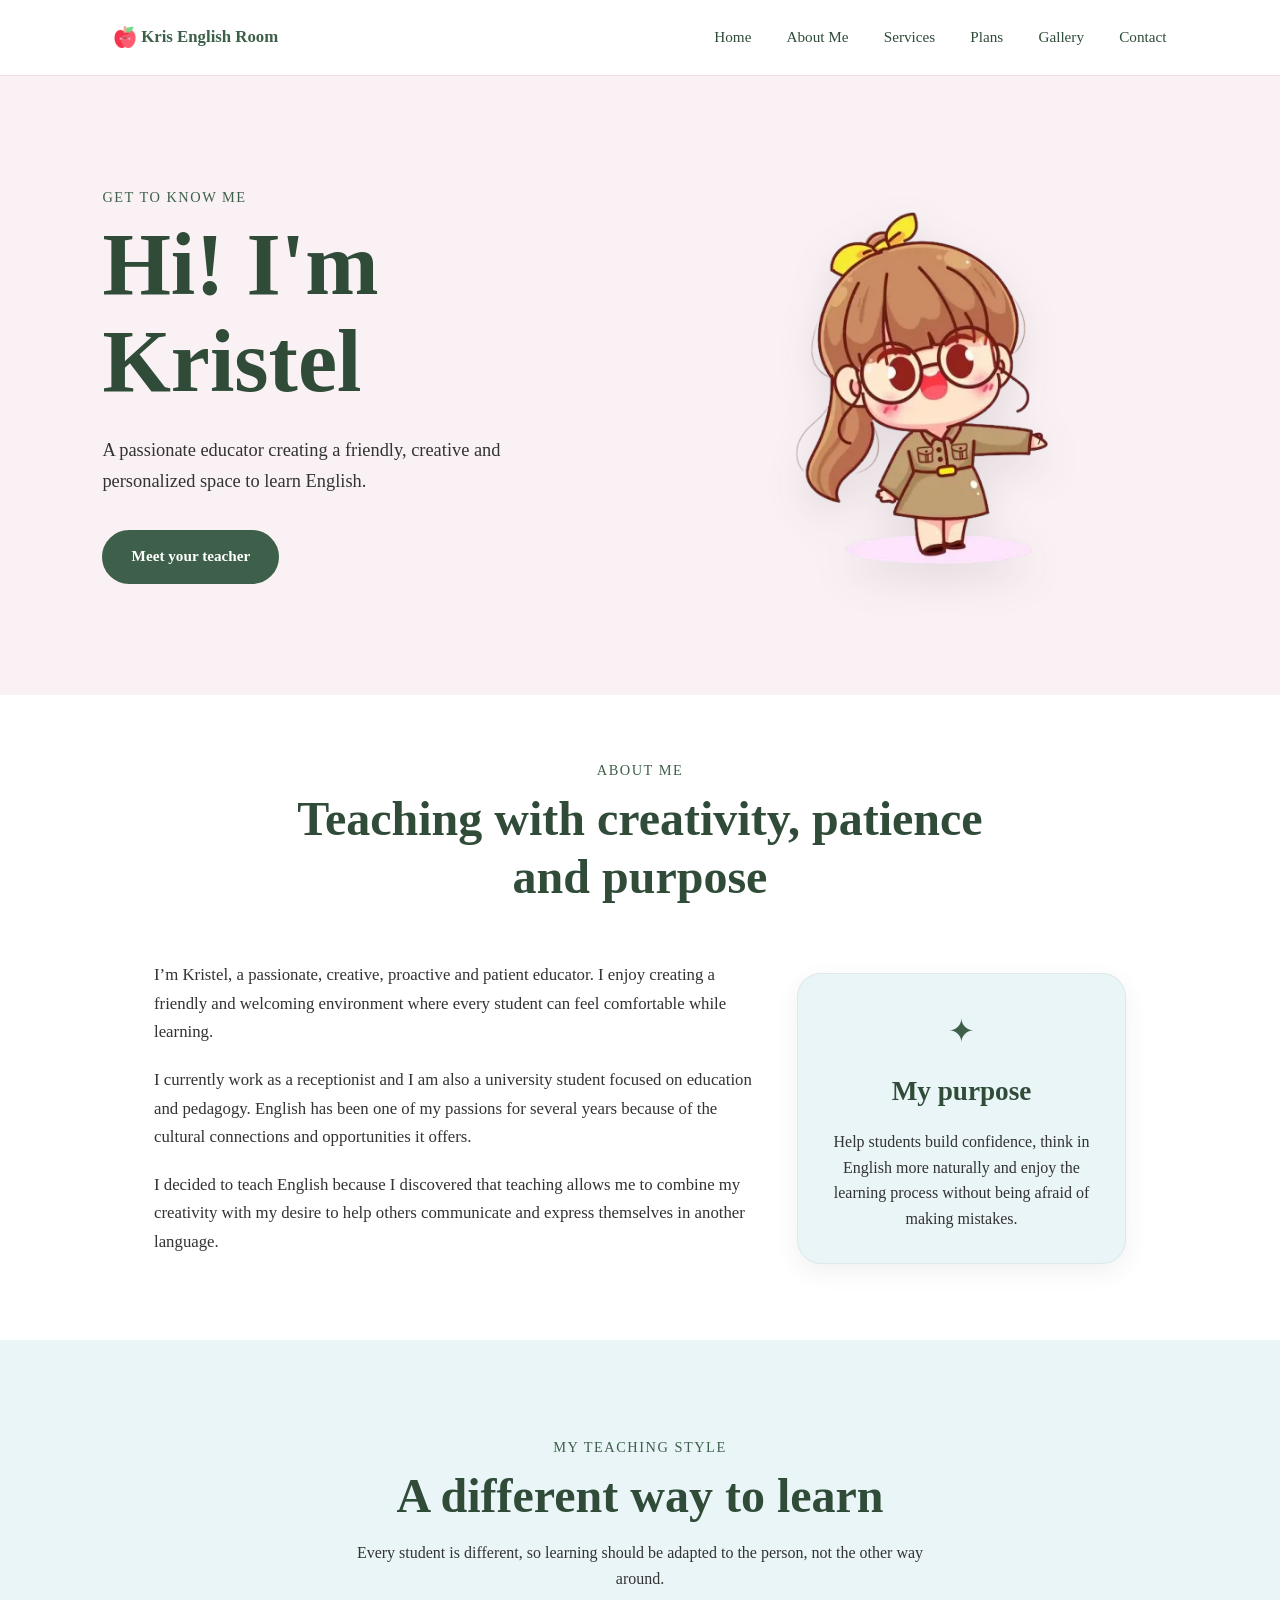
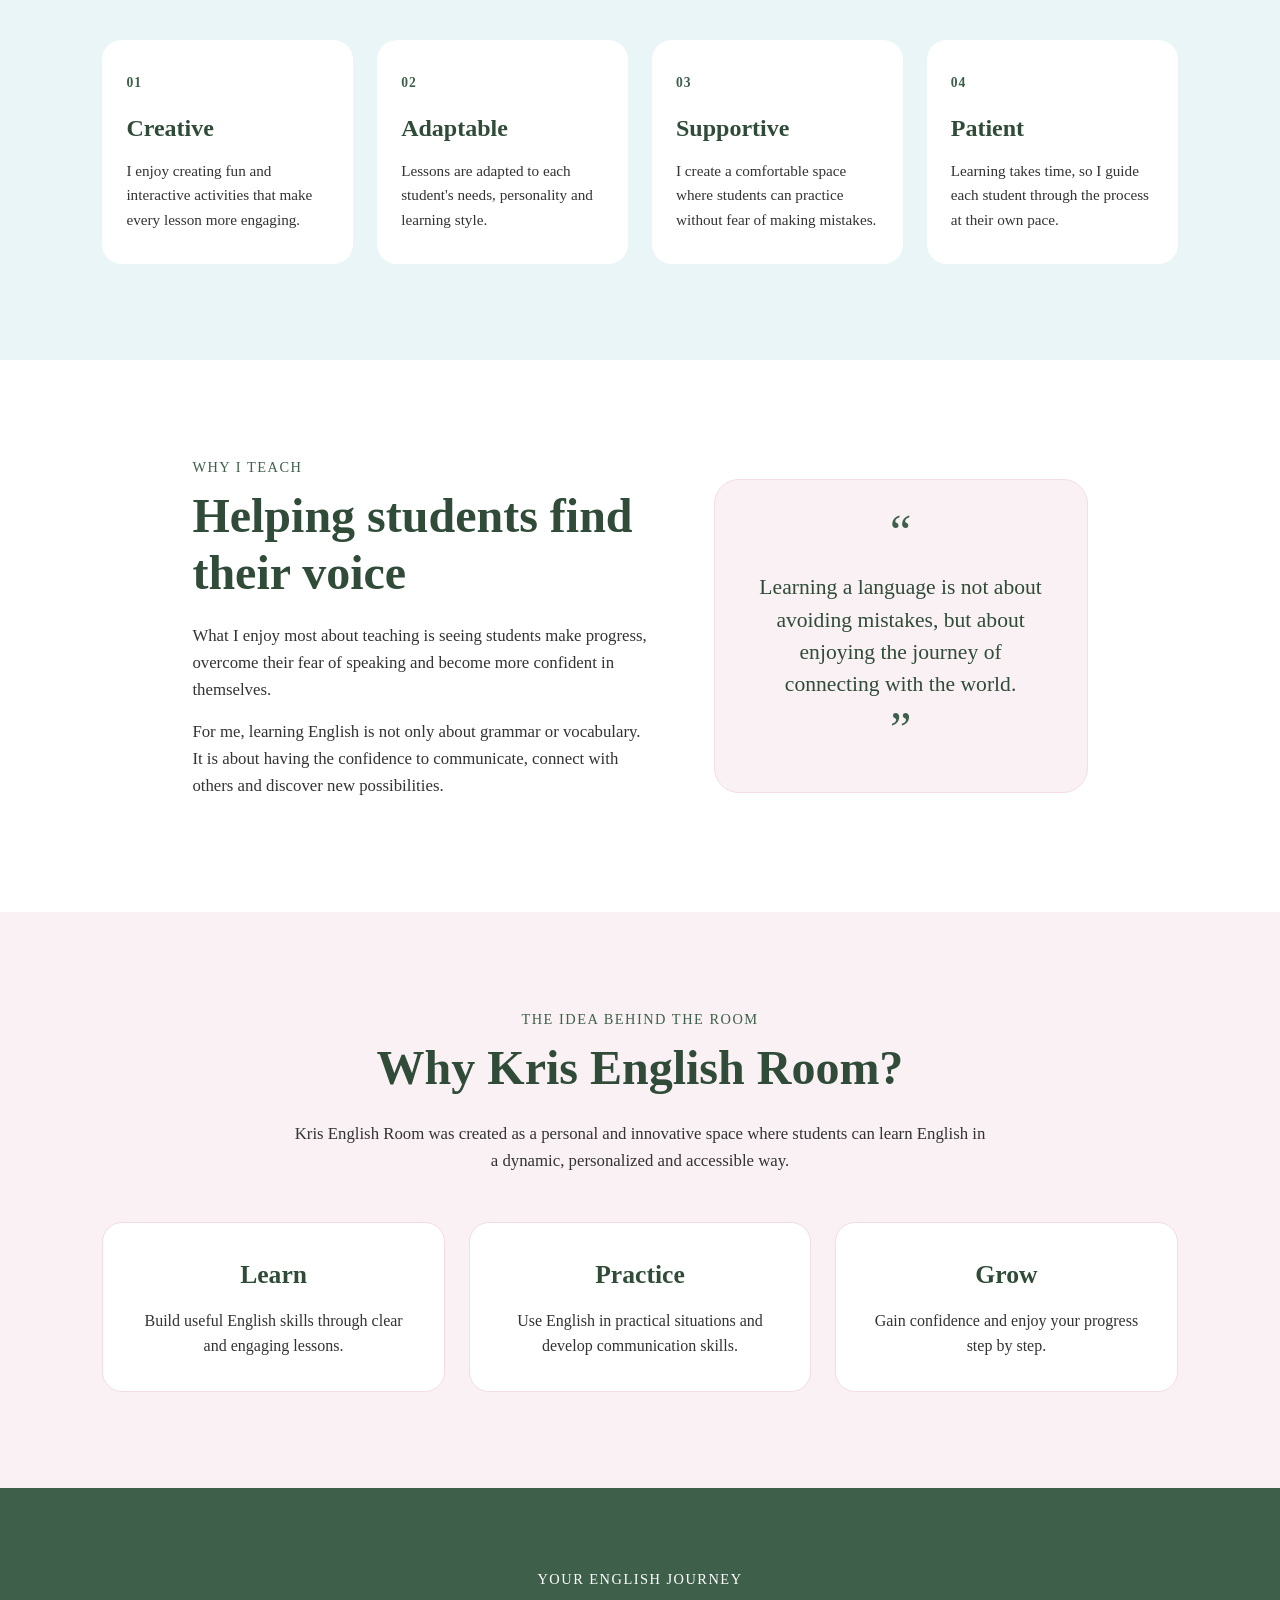
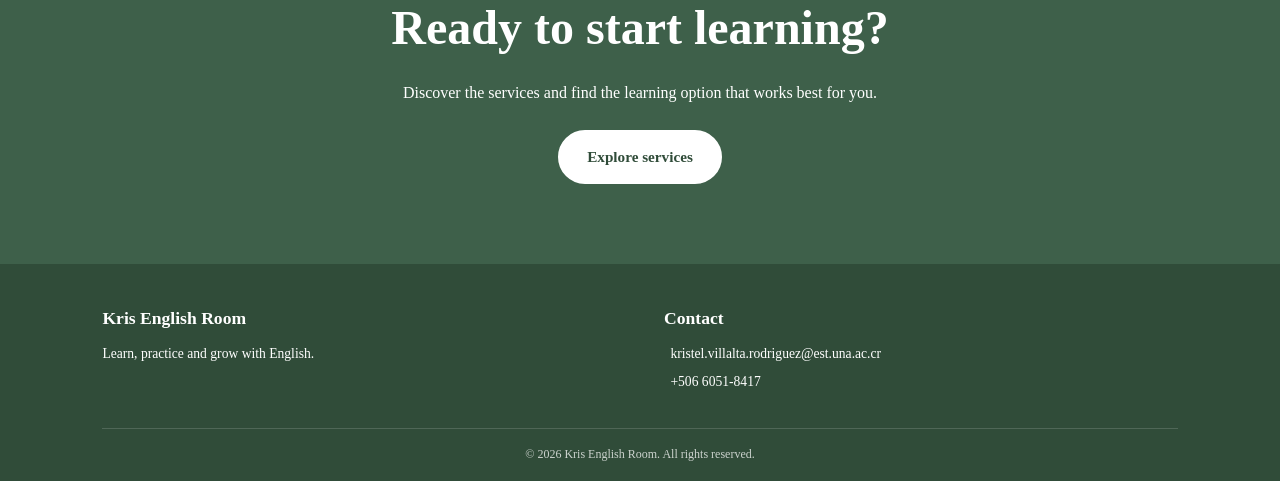
==== about-me.html @ ce9dbbe1 "Rename website pages to English" ====
<!DOCTYPE html>
<html lang="en">

<head>

    <meta charset="UTF-8">
    <meta name="viewport" content="width=device-width, initial-scale=1.0">

    <link rel="stylesheet" href="style.css">
    

    <link rel="apple-touch-icon" sizes="180x180" href="img/favicon_io/apple-touch-icon.png">
    <link rel="icon" type="image/png" sizes="32x32" href="img/favicon_io/favicon-32x32.png">
    <link rel="icon" type="image/png" sizes="16x16" href="img/favicon_io/favicon-16x16.png">
    <link rel="manifest" href="img/favicon_io/site.webmanifest">

    <title>About Me | Kris English Room</title>

</head>

<body>

<!-- HEADER -->
<header class="encabezado">
    <nav aria-label="Main navigation">

        <a class="logo" href="home.html">
            <img src="img/favicon_io/apple-touch-icon.png"
                 alt="Kris English Room logo">
            <span>Kris English Room</span>
        </a>

        <button
            class="menu-toggle"
            type="button"
            aria-label="Open navigation menu"
            aria-controls="menu-principal"
            aria-expanded="false">
            <span aria-hidden="true">☰</span>
        </button>

        <a href="home.html">Home</a>
        <a href="about-me.html" aria-current="page">About Me</a>
        <a href="services.html">Services</a>
        <a href="plans.html">Plans</a>
        <a href="gallery.html">Gallery</a>
        <a href="contact.html">Contact</a>

    </nav>
</header>

    <!-- MAIN -->

    <main>

        <!-- INTRO -->

        <section class="about-hero">

            <article class="about-hero-contenido">

                <p class="seccion-subtitulo">
                    GET TO KNOW ME
                </p>

                <h1>
                    Hi! I'm Kristel
                </h1>

                <p>
                    A passionate educator creating a friendly,
                    creative and personalized space to learn English.
                </p>

                <a class="hero-boton" href="#sobre-mi">
                    Meet your teacher
                </a>

            </article>

            <figure class="about-hero-imagen">

                <img src="img/imghero.webp"
                     alt="Kristel holding her university diploma">

            </figure>

        </section>


        <!-- ABOUT KRISTEL -->

        <section class="sobre-mi" id="sobre-mi">

            <header class="sobre-mi-intro">

                <p class="seccion-subtitulo">
                    ABOUT ME
                </p>

                <h2>
                    Teaching with creativity, patience and purpose
                </h2>

            </header>

            <section class="sobre-mi-grid">

                <article class="sobre-mi-texto">

                    <p>
                        I’m Kristel, a passionate, creative, proactive
                        and patient educator. I enjoy creating a friendly
                        and welcoming environment where every student
                        can feel comfortable while learning.
                    </p>

                    <p>
                        I currently work as a receptionist and I am also
                        a university student focused on education and
                        pedagogy. English has been one of my passions
                        for several years because of the cultural
                        connections and opportunities it offers.
                    </p>

                    <p>
                        I decided to teach English because I discovered
                        that teaching allows me to combine my creativity
                        with my desire to help others communicate and
                        express themselves in another language.
                    </p>

                </article>

                <aside class="sobre-mi-destacado">

                    <span class="destacado-icono">
                        ✦
                    </span>

                    <h3>
                        My purpose
                    </h3>

                    <p>
                        Help students build confidence, think in English
                        more naturally and enjoy the learning process
                        without being afraid of making mistakes.
                    </p>

                </aside>

            </section>

        </section>


        <!-- TEACHER QUALITIES -->

        <section class="cualidades">

            <header>

                <p class="seccion-subtitulo">
                    MY TEACHING STYLE
                </p>

                <h2>
                    A different way to learn
                </h2>

                <p>
                    Every student is different, so learning should be
                    adapted to the person, not the other way around.
                </p>

            </header>

            <section class="cualidades-grid">

                <article class="cualidad">

                    <span class="cualidad-numero">
                        01
                    </span>

                    <h3>
                        Creative
                    </h3>

                    <p>
                        I enjoy creating fun and interactive activities
                        that make every lesson more engaging.
                    </p>

                </article>

                <article class="cualidad">

                    <span class="cualidad-numero">
                        02
                    </span>

                    <h3>
                        Adaptable
                    </h3>

                    <p>
                        Lessons are adapted to each student's needs,
                        personality and learning style.
                    </p>

                </article>

                <article class="cualidad">

                    <span class="cualidad-numero">
                        03
                    </span>

                    <h3>
                        Supportive
                    </h3>

                    <p>
                        I create a comfortable space where students
                        can practice without fear of making mistakes.
                    </p>

                </article>

                <article class="cualidad">

                    <span class="cualidad-numero">
                        04
                    </span>

                    <h3>
                        Patient
                    </h3>

                    <p>
                        Learning takes time, so I guide each student
                        through the process at their own pace.
                    </p>

                </article>

            </section>

        </section>


        <!-- WHY TEACHING -->

        <section class="por-que-enseno">

            <article>

                <p class="seccion-subtitulo">
                    WHY I TEACH
                </p>

                <h2>
                    Helping students find their voice
                </h2>

                <p>
                    What I enjoy most about teaching is seeing students
                    make progress, overcome their fear of speaking and
                    become more confident in themselves.
                </p>

                <p>
                    For me, learning English is not only about grammar
                    or vocabulary. It is about having the confidence to
                    communicate, connect with others and discover new
                    possibilities.
                </p>

            </article>

            <aside class="por-que-frase">

                <span>
                    “
                </span>

                <p>
                    Learning a language is not about avoiding mistakes,
                    but about enjoying the journey of connecting with
                    the world.
                </p>

                <span>
                    ”
                </span>

            </aside>

        </section>


        <!-- KRIS ENGLISH ROOM -->

        <section class="kris-room">

            <header>

                <p class="seccion-subtitulo">
                    THE IDEA BEHIND THE ROOM
                </p>

                <h2>
                    Why Kris English Room?
                </h2>

            </header>

            <p>
                Kris English Room was created as a personal and
                innovative space where students can learn English
                in a dynamic, personalized and accessible way.
            </p>

            <section class="kris-room-puntos">

                <article>

                    <h3>
                        Learn
                    </h3>

                    <p>
                        Build useful English skills through clear
                        and engaging lessons.
                    </p>

                </article>

                <article>

                    <h3>
                        Practice
                    </h3>

                    <p>
                        Use English in practical situations and
                        develop communication skills.
                    </p>

                </article>

                <article>

                    <h3>
                        Grow
                    </h3>

                    <p>
                        Gain confidence and enjoy your progress
                        step by step.
                    </p>

                </article>

            </section>

        </section>


        <!-- CALL TO ACTION -->

        <section class="llamada-accion">

            <header>

                <p class="seccion-subtitulo">
                    YOUR ENGLISH JOURNEY
                </p>

                <h2>
                    Ready to start learning?
                </h2>

            </header>

            <p>
                Discover the services and find the learning option
                that works best for you.
            </p>

            <a class="hero-boton" href="servicios.html">
                Explore services
            </a>

        </section>

    </main>


    <!-- BACK TO TOP -->

    <button id="back-to-top" aria-label="Back to top">
        ↑
    </button>


     <!-- FOOTER -->

 <footer>
    <section class="footer-contenido">

        <section class="footer-columna">
            <h3>Kris English Room</h3>
            <p>Learn, practice and grow with English.</p>
        </section>

        <section class="footer-columna">
            <h3>Contact</h3>

            <p>
                <i class="fa-solid fa-envelope"></i>
                <a href="mailto:kristel.villalta.rodriguez@est.una.ac.cr">
                    kristel.villalta.rodriguez@est.una.ac.cr
                </a>
            </p>

            <p>
                <i class="fa-solid fa-phone"></i>
                <a href="tel:+50660518417">
                    +506 6051-8417
                </a>
            </p>
        </section>

    </section>

    <p class="footer-derechos">
        &copy; <span id="footer-year"></span> Kris English Room.
        All rights reserved.
    </p>
</footer>
    <script src="script.js"></script>

</body>

</html>
---- style.css ----
/* =========================================
   COSAS EN COMÚN
========================================= */
/* =========================================
   VARIABLES
========================================= */
:root {
  --verde-palo: #3e604a;
  --verde-oscuro: #304c39;
  --rosado-palo: #f4dce4;
  --rosado-suave: #faf1f4;
  --celeste-claro: #eaf5f8;
  --blanco: #ffffff;
  --texto: #333333;
  --fuente-titulo: "Times New Roman", serif;
  --fuente-texto: "Times New Roman", serif;
  --ancho-maximo: 1100px;
}
/* =========================================
   CONFIGURACIÓN GENERAL
========================================= */
* {
  margin: 0;
  padding: 0;
  box-sizing: border-box;
}
html {
  scroll-behavior: smooth;
}
body {
  font-family: var(--fuente-texto);
  background-color: var(--blanco);
  color: var(--texto);
  line-height: 1.6;
}
img {
  max-width: 100%;
  display: block;
}
/* =========================================
   HEADER Y NAVEGACIÓN
========================================= */
.encabezado {
  position: fixed;
  top: 0;
  left: 0;
  width: 100%;
  z-index: 100;
  background-color: var(--blanco);
  padding: 1rem 8%;
  border-bottom: 1px solid var(--rosado-palo);
}
.encabezado nav {
  max-width: var(--ancho-maximo);
  margin: 0 auto;
  display: flex;
  align-items: center;
  justify-content: flex-end;
  gap: 0.8rem;
  flex-wrap: wrap;
}
.encabezado nav > a {
  color: var(--verde-oscuro);
  text-decoration: none;
  font-size: 0.95rem;
  padding: 0.5rem 0.7rem;
}
.encabezado nav > a:focus-visible {
  outline: 2px solid var(--verde-palo);
  outline-offset: 3px;
}
.encabezado nav > a:not(.logo) {
  display: inline-block;
  transition:
    color 0.3s ease,
    transform 0.3s ease;
}
.encabezado nav > a:not(.logo):hover {
  color: var(--verde-palo);
  transform: translateY(-4px);
}
.encabezado nav .logo {
  display: flex;
  align-items: center;
  gap: 0.35rem;
  margin-right: auto;
  color: var(--verde-palo);
  font-family: var(--fuente-titulo);
  font-size: 1.05rem;
  font-weight: bold;
  text-decoration: none;
  white-space: nowrap;
  transition:
    color 0.3s ease,
    transform 0.3s ease;
}
.encabezado nav .logo:hover {
  color: var(--verde-oscuro);
  transform: translateY(-2px);
}
.encabezado nav .logo img {
  width: 22px;
  height: 22px;
  object-fit: contain;
  flex-shrink: 0;
}
.encabezado nav .logo span {
  display: inline-block;
  white-space: nowrap;
}
/* =========================================
   ESPACIO PARA EL HEADER FIJO
========================================= */
main {
  padding-top: 75px;
}
/* =========================================
   TEXTOS Y TÍTULOS COMUNES
========================================= */
.seccion-subtitulo {
  color: var(--verde-palo);
  font-size: 0.9rem;
  letter-spacing: 1.5px;
  margin-bottom: 0.5rem;
}
section h2 {
  color: var(--verde-oscuro);
  font-family: var(--fuente-titulo);
  font-size: clamp(2rem, 4vw, 3rem);
  line-height: 1.2;
}
/* =========================================
   BOTÓN PRINCIPAL
========================================= */
.hero-boton {
  display: inline-block;
  background-color: var(--verde-palo);
  color: var(--blanco);
  padding: 0.8rem 1.7rem;
  border: 2px solid var(--verde-palo);
  border-radius: 30px;
  text-decoration: none;
  font-family: var(--fuente-texto);
  font-size: 0.95rem;
  font-weight: bold;
  cursor: pointer;
  transition:
    background-color 0.3s ease,
    color 0.3s ease,
    transform 0.3s ease;
}
.hero-boton:hover {
  background-color: var(--verde-oscuro);
  border-color: var(--verde-oscuro);
  color: var(--blanco);
  transform: translateY(-2px);
}
.hero-boton:focus-visible {
  outline: 2px solid var(--verde-oscuro);
  outline-offset: 3px;
}
/* =========================================
   BOTÓN SECUNDARIO
========================================= */
.boton-secundario {
  display: inline-block;
  margin-top: 1.5rem;
  background-color: var(--blanco);
  color: var(--verde-oscuro);
  border: 2px solid var(--verde-palo);
  border-radius: 30px;
  padding: 0.8rem 1.6rem;
  text-decoration: none;
  font-family: var(--fuente-texto);
  font-size: 1rem;
  font-weight: bold;
  cursor: pointer;
  transition:
    background-color 0.3s ease,
    color 0.3s ease,
    transform 0.3s ease;
}
.boton-secundario:hover {
  background-color: var(--verde-palo);
  color: var(--blanco);
  transform: translateY(-2px);
}
.boton-secundario:focus-visible {
  outline: 2px solid var(--verde-oscuro);
  outline-offset: 3px;
}
/* =========================================
   TARJETAS COMUNES
========================================= */
.tarjeta {
  background-color: var(--blanco);
  border: 1px solid var(--rosado-palo);
  border-radius: 20px;
  padding: 2rem;
  box-shadow: 0 8px 25px rgba(61, 61, 61, 0.06);
  transition:
    transform 0.3s ease,
    box-shadow 0.3s ease;
}
.tarjeta:hover {
  transform: translateY(-6px);
  box-shadow: 0 12px 30px rgba(61, 61, 61, 0.12);
}
/* =========================================
   LLAMADA A LA ACCIÓN
========================================= */
.llamada-accion {
  background-color: var(--verde-palo);
  color: var(--blanco);
  padding: 5rem 8%;
  text-align: center;
}
.llamada-accion > header {
  margin-bottom: 1.5rem;
}
.llamada-accion .seccion-subtitulo {
  color: var(--blanco);
}
.llamada-accion h2 {
  color: var(--blanco);
}
.llamada-accion > p {
  max-width: 650px;
  margin: 0 auto;
}
.llamada-accion .hero-boton {
  margin-top: 1.5rem;
  background-color: var(--blanco);
  color: var(--verde-oscuro);
  border-color: var(--blanco);
}
.llamada-accion .hero-boton:hover {
  background-color: var(--rosado-suave);
  color: var(--verde-oscuro);
  border-color: var(--rosado-suave);
}
/* =========================================
   BACK TO TOP
========================================= */
#back-to-top {
  position: fixed;
  right: 1.5rem;
  bottom: 1.5rem;
  width: 45px;
  height: 45px;
  border: none;
  border-radius: 50%;
  background-color: var(--verde-oscuro);
  color: var(--blanco);
  font-family: var(--fuente-texto);
  font-size: 1.3rem;
  font-weight: bold;
  cursor: pointer;
  opacity: 0;
  visibility: hidden;
  transition: 0.3s ease;
  z-index: 1000;
}
#back-to-top:hover {
  background-color: var(--verde-palo);
  transform: translateY(-2px);
}
#back-to-top.mostrar {
  opacity: 1;
  visibility: visible;
}
/* =========================================
   FOOTER
========================================= */
footer {
  background-color: var(--verde-oscuro);
  color: var(--blanco);
  padding: 2.5rem 8% 1rem;
}
footer .footer-contenido {
  max-width: var(--ancho-maximo);
  margin: 0 auto 1.8rem;
  display: grid;
  grid-template-columns: 1fr 1fr;
  gap: 3rem;
}
footer .footer-columna h3 {
  font-family: var(--fuente-titulo);
  font-size: 1.1rem;
  margin-bottom: 0.7rem;
}
footer .footer-columna p {
  font-size: 0.85rem;
  margin-bottom: 0.4rem;
}
footer .footer-columna a {
  color: var(--blanco);
  text-decoration: none;
  transition: color 0.3s ease;
}
footer .footer-columna a:hover {
  color: var(--rosado-palo);
}
footer .footer-columna i {
  margin-right: 0.4rem;
  font-size: 0.8rem;
}
footer .footer-derechos {
  max-width: var(--ancho-maximo);
  margin: 0 auto;
  padding-top: 1rem;
  border-top: 1px solid rgba(255, 255, 255, 0.2);
  text-align: center;
  font-size: 0.75rem;
  opacity: 0.75;
}
/* =========================================
   NO COMÚN - HOME
========================================= */
/* =========================================
   HERO
========================================= */
.hero {
  min-height: 650px;
  background-color: var(--rosado-suave);
  display: grid;
  grid-template-columns:
    minmax(0, 1fr)
    minmax(300px, 1fr);
  align-items: center;
  gap: 3rem;
  padding: 5rem 8%;
  text-align: left;
}
.hero .hero-contenido {
  max-width: 520px;
}
.hero .hero-subtitulo {
  color: var(--verde-oscuro);
  font-size: 0.9rem;
  font-weight: bold;
  letter-spacing: 2px;
  margin-bottom: 1rem;
}
.hero h1 {
  color: var(--verde-oscuro);
  font-family: var(--fuente-titulo);
  font-size: clamp(2.8rem, 6vw, 5rem);
  line-height: 1.05;
  margin-bottom: 1.5rem;
}
.hero .hero-descripcion {
  max-width: 470px;
  margin-bottom: 2rem;
  font-size: 1.1rem;
}
.hero .hero-imagen {
  width: 100%;
  display: flex;
  justify-content: center;
  margin: 0;
}
.hero .hero-imagen img {
  width: 100%;
  max-width: 600px;
}
/* =========================================
   BIENVENIDA
========================================= */
.bienvenida {
  max-width: var(--ancho-maximo);
  margin: 0 auto;
  padding: 5rem 8%;
  text-align: center;
}
.bienvenida header {
  margin-bottom: 1.5rem;
}
.bienvenida > p {
  max-width: 700px;
  margin: 0 auto;
  font-size: 1.05rem;
}
/* =========================================
   BENEFICIOS
========================================= */
.beneficios {
  background-color: var(--celeste-claro);
  padding: 5rem 8%;
  text-align: center;
}
.beneficios > header {
  max-width: var(--ancho-maximo);
  margin: 0 auto 3rem;
}
.beneficios .beneficios-contenido {
  max-width: var(--ancho-maximo);
  margin: 0 auto;
  display: grid;
  grid-template-columns: repeat(auto-fit, minmax(220px, 1fr));
  gap: 2rem;
}
.beneficios .beneficio {
  background-color: var(--blanco);
  padding: 2rem;
  border: 1px solid var(--rosado-palo);
  border-radius: 18px;
  box-shadow: 0 4px 15px rgba(61, 61, 61, 0.08);
  transition:
    transform 0.3s ease,
    box-shadow 0.3s ease;
}
.beneficios .beneficio:hover {
  transform: translateY(-5px);
  box-shadow: 0 7px 20px rgba(61, 61, 61, 0.12);
}
.beneficios .beneficio h3 {
  color: var(--verde-oscuro);
  font-family: var(--fuente-titulo);
  font-size: 1.4rem;
  margin-bottom: 0.8rem;
}
.beneficios .beneficio p {
  font-size: 0.95rem;
}
/* =========================================
   VISTA PREVIA DE SERVICIOS
========================================= */
.servicios-preview {
  max-width: var(--ancho-maximo);
  margin: 0 auto;
  padding: 5rem 8%;
  text-align: center;
}
.servicios-preview header {
  margin-bottom: 1.5rem;
}
.servicios-preview > p {
  max-width: 650px;
  margin: 0 auto;
}
/* =========================================
   VISTA PREVIA DE PLANES
========================================= */
.planes-preview {
  background-color: var(--rosado-suave);
  padding: 5rem 8%;
  text-align: center;
}
.planes-preview > header {
  max-width: var(--ancho-maximo);
  margin: 0 auto 1.5rem;
}
.planes-preview > p {
  margin-bottom: 2rem;
}
.planes-preview .planes-opciones {
  max-width: var(--ancho-maximo);
  margin: 0 auto;
  display: grid;
  grid-template-columns: repeat(auto-fit, minmax(190px, 1fr));
  gap: 1.2rem;
}
.planes-preview .planes-opciones article {
  background-color: var(--blanco);
  padding: 1.5rem;
  border: 1px solid var(--rosado-palo);
  border-radius: 15px;
  transition:
    transform 0.3s ease,
    box-shadow 0.3s ease;
}
.planes-preview .planes-opciones article:hover {
  transform: translateY(-5px);
  box-shadow: 0 7px 20px rgba(61, 61, 61, 0.12);
}
.planes-preview .planes-opciones article h3 {
  color: var(--verde-oscuro);
  font-family: var(--fuente-titulo);
  font-size: 1.3rem;
  margin-bottom: 0.5rem;
}
.planes-preview .planes-opciones article p {
  font-size: 0.9rem;
}
/* =========================================
   NO COMÚN - ABOUT ME
========================================= */
/* =========================================
   ABOUT HERO
========================================= */
.about-hero {
  width: 100%;
  min-width: 0;
  min-height: 620px;
  box-sizing: border-box;
  background-color: var(--rosado-suave);
  display: grid;
  grid-template-columns: minmax(0, 1fr) minmax(0, 1fr);
  align-items: center;
  gap: 4rem;
  padding: 5rem 8%;
  overflow: hidden;
}
.about-hero .about-hero-contenido {
  display: block;
  width: 100%;
  min-width: 0;
  max-width: 550px;
  writing-mode: horizontal-tb;
  word-break: normal;
  overflow-wrap: break-word;
}
.about-hero .about-hero-contenido h1 {
  width: 100%;
  color: var(--verde-oscuro);
  font-family: var(--fuente-titulo);
  font-size: clamp(3rem, 7vw, 5.5rem);
  line-height: 1.1;
  margin-bottom: 1.5rem;
}
.about-hero .about-hero-contenido > p:not(.seccion-subtitulo) {
  width: 100%;
  max-width: 480px;
  font-size: 1.15rem;
  line-height: 1.7;
  margin-bottom: 2rem;
}
.about-hero .about-hero-imagen {
  display: flex;
  justify-content: center;
  align-items: center;
  width: 100%;
  min-width: 0;
  margin: 0;
}
.about-hero .about-hero-imagen img {
  display: block;
  width: 100%;
  max-width: 500px;
  height: auto;
  object-fit: contain;
  filter: drop-shadow(0 15px 20px rgba(61, 61, 61, 0.12));
}
/* =========================================
   ABOUT HERO EN CELULARES
========================================= */
@media (max-width: 719px) {
  .about-hero {
    grid-template-columns: minmax(0, 1fr);
    gap: 1.5rem;
    min-height: auto;
    padding: 2rem 1.25rem 3rem;
    text-align: center;
  }
  .about-hero .about-hero-contenido {
    width: 100%;
    min-width: 0;
    max-width: 100%;
    margin: 0;
  }
  .about-hero .about-hero-contenido h1 {
    font-size: clamp(2rem, 9vw, 3rem);
    line-height: 1.2;
  }
  .about-hero .about-hero-contenido > p:not(.seccion-subtitulo) {
    width: 100%;
    max-width: 100%;
    font-size: 1rem;
    line-height: 1.7;
  }
  .about-hero .about-hero-imagen {
    width: 100%;
    max-width: 340px;
    margin: 0 auto;
  }
}
/* =========================================
   SOBRE MÍ
========================================= */
/* =========================================
   SOBRE MÍ
========================================= */
.sobre-mi {
  display: block;
  width: 100%;
  max-width: var(--ancho-maximo);
  min-width: 0;
  margin: 0 auto;
  padding: 4rem 5%;
  box-sizing: border-box;
}
.sobre-mi .sobre-mi-intro {
  width: 100%;
  max-width: 750px;
  margin: 0 auto 3.5rem;
  text-align: center;
  box-sizing: border-box;
}
.sobre-mi .sobre-mi-intro h2 {
  margin-bottom: 1rem;
}
.sobre-mi .sobre-mi-grid {
  display: grid;
  grid-template-columns: minmax(0, 1.3fr) minmax(0, 0.7fr);
  gap: 2rem;
  align-items: center;
  width: 100%;
  min-width: 0;
}
.sobre-mi .sobre-mi-texto {
  width: 100%;
  max-width: 700px;
  min-width: 0;
}
.sobre-mi .sobre-mi-texto p {
  font-size: 1.05rem;
  line-height: 1.7;
  margin-bottom: 1.2rem;
  white-space: normal;
  overflow-wrap: break-word;
  word-break: normal;
  writing-mode: horizontal-tb;
}
.sobre-mi .sobre-mi-destacado {
  min-width: 0;
  background-color: var(--celeste-claro);
  padding: 2rem;
  border-radius: 24px;
  border: 1px solid rgba(62, 96, 74, 0.08);
  text-align: center;
  box-shadow: 0 8px 25px rgba(61, 61, 61, 0.07);
  box-sizing: border-box;
}
.sobre-mi .sobre-mi-destacado h3 {
  color: var(--verde-oscuro);
  font-family: var(--fuente-titulo);
  font-size: 1.7rem;
  margin-bottom: 1rem;
}
.sobre-mi .destacado-icono {
  display: block;
  color: var(--verde-palo);
  font-size: 2rem;
  margin-bottom: 0.8rem;
}
@media (max-width: 719px) {
  .sobre-mi {
    width: 100%;
    padding: 2.5rem 1rem;
  }
  .sobre-mi .sobre-mi-grid {
    grid-template-columns: minmax(0, 1fr);
    gap: 1.5rem;
  }
  .sobre-mi .sobre-mi-texto,
  .sobre-mi .sobre-mi-intro,
  .sobre-mi .sobre-mi-destacado {
    width: 100%;
    max-width: 100%;
  }
  .sobre-mi .sobre-mi-texto p {
    font-size: 1rem;
  }
}
/* =========================================
   CUALIDADES
========================================= */
.cualidades {
  background-color: var(--celeste-claro);
  padding: 6rem 8%;
  text-align: center;
}
.cualidades > header {
  max-width: 750px;
  margin: 0 auto 3rem;
}
.cualidades > header > p:last-child {
  max-width: 600px;
  margin: 1rem auto 0;
}
.cualidades .cualidades-grid {
  max-width: var(--ancho-maximo);
  margin: 0 auto;
  display: grid;
  grid-template-columns: repeat(auto-fit, minmax(210px, 1fr));
  gap: 1.5rem;
}
.cualidades .cualidad {
  background-color: var(--blanco);
  padding: 2rem 1.5rem;
  border-radius: 20px;
  text-align: left;
  transition:
    transform 0.3s ease,
    box-shadow 0.3s ease;
}
.cualidades .cualidad:hover {
  transform: translateY(-6px);
  box-shadow: 0 10px 25px rgba(61, 61, 61, 0.1);
}
.cualidades .cualidad .cualidad-numero {
  display: block;
  color: var(--verde-palo);
  font-size: 0.85rem;
  font-weight: bold;
  letter-spacing: 1px;
  margin-bottom: 1rem;
}
.cualidades .cualidad h3 {
  color: var(--verde-oscuro);
  font-family: var(--fuente-titulo);
  font-size: 1.5rem;
  margin-bottom: 0.7rem;
}
.cualidades .cualidad p {
  font-size: 0.95rem;
}
/* =========================================
   POR QUÉ ENSEÑO
========================================= */
.por-que-enseno {
  max-width: var(--ancho-maximo);
  margin: 0 auto;
  padding: 6rem 8%;
  display: grid;
  grid-template-columns:
    minmax(0, 1.1fr)
    minmax(280px, 0.9fr);
  gap: 4rem;
  align-items: center;
}
.por-que-enseno article:first-child {
  max-width: 600px;
}
.por-que-enseno article:first-child h2 {
  margin-bottom: 1.3rem;
}
.por-que-enseno article:first-child p:not(.seccion-subtitulo) {
  margin-bottom: 1rem;
  font-size: 1.05rem;
}
.por-que-enseno .por-que-frase {
  background-color: var(--rosado-suave);
  padding: 2.5rem;
  border-radius: 25px;
  text-align: center;
  border: 1px solid var(--rosado-palo);
}
.por-que-enseno .por-que-frase span {
  color: var(--verde-palo);
  font-family: Georgia, serif;
  font-size: 3rem;
  line-height: 0.5;
}
.por-que-enseno .por-que-frase p {
  color: var(--verde-oscuro);
  font-family: var(--fuente-titulo);
  font-size: 1.35rem;
  line-height: 1.5;
  margin: 1rem 0;
}
/* =========================================
   KRIS ENGLISH ROOM
========================================= */
.kris-room {
  background-color: var(--rosado-suave);
  padding: 6rem 8%;
  text-align: center;
}
.kris-room > header {
  max-width: 750px;
  margin: 0 auto 1.5rem;
}
.kris-room > p {
  max-width: 700px;
  margin: 0 auto 3rem;
  font-size: 1.05rem;
}
.kris-room .kris-room-puntos {
  max-width: var(--ancho-maximo);
  margin: 0 auto;
  display: grid;
  grid-template-columns: repeat(auto-fit, minmax(220px, 1fr));
  gap: 1.5rem;
}
.kris-room .kris-room-puntos article {
  background-color: var(--blanco);
  padding: 2rem;
  border: 1px solid var(--rosado-palo);
  border-radius: 20px;
  transition:
    transform 0.3s ease,
    box-shadow 0.3s ease;
}
.kris-room .kris-room-puntos article:hover {
  transform: translateY(-5px);
  box-shadow: 0 7px 20px rgba(61, 61, 61, 0.12);
}
.kris-room .kris-room-puntos article h3 {
  color: var(--verde-oscuro);
  font-family: var(--fuente-titulo);
  font-size: 1.6rem;
  margin-bottom: 0.7rem;
}
/* =========================================
   NO COMÚN - SERVICES
========================================= */
/* =========================================
   INTRODUCCIÓN
========================================= */
.servicios-intro {
  background-color: var(--rosado-suave);
  padding: 5rem 8%;
  text-align: center;
}
.servicios-intro h1 {
  color: var(--verde-oscuro);
  font-family: var(--fuente-titulo);
  font-size: clamp(2.5rem, 6vw, 4.5rem);
  line-height: 1.1;
  max-width: 800px;
  margin: 0 auto 1.2rem;
}
.servicios-intro > p:last-child {
  max-width: 650px;
  margin: 0 auto;
  font-size: 1.1rem;
}
/* =========================================
   SERVICIOS
========================================= */
.servicios {
  max-width: var(--ancho-maximo);
  margin: 0 auto;
  padding: 6rem 8%;
}
.servicios .servicios-encabezado {
  text-align: center;
  max-width: 700px;
  margin: 0 auto 3rem;
}
.servicios .servicios-encabezado h2 {
  margin-bottom: 1rem;
}
.servicios .servicios-grid {
  display: grid;
  grid-template-columns: repeat(2, 1fr);
  gap: 1.5rem;
}
/* =========================================
   TARJETAS DE SERVICIO
========================================= */
.servicio-card {
  background-color: var(--blanco);
  padding: 2.5rem;
  border: 1px solid var(--rosado-palo);
  border-radius: 24px;
  box-shadow: 0 8px 25px rgba(61, 61, 61, 0.06);
  display: flex;
  flex-direction: column;
  transition:
    transform 0.3s ease,
    box-shadow 0.3s ease;
}
.servicio-card:hover {
  transform: translateY(-6px);
  box-shadow: 0 12px 30px rgba(61, 61, 61, 0.12);
}
.servicio-card h3 {
  color: var(--verde-oscuro);
  font-family: var(--fuente-titulo);
  font-size: 1.7rem;
  margin-bottom: 1rem;
}
.servicio-card p {
  margin-bottom: 1.5rem;
  font-size: 1rem;
}
/* =========================================
   NÚMERO DE SERVICIO
========================================= */
.servicio-numero {
  color: var(--verde-palo);
  font-size: 0.85rem;
  font-weight: bold;
  letter-spacing: 1px;
  margin-bottom: 1.2rem;
}
/* =========================================
   BOTÓN DE SERVICIO
========================================= */
.servicio-boton {
  align-self: flex-start;
  margin-top: auto;
  color: var(--verde-oscuro);
  border: 1px solid var(--verde-palo);
  border-radius: 25px;
  padding: 0.65rem 1.2rem;
  text-decoration: none;
  font-weight: bold;
  transition:
    background-color 0.3s ease,
    color 0.3s ease;
}
.servicio-boton:hover {
  background-color: var(--verde-palo);
  color: var(--blanco);
}
.servicio-boton:focus-visible {
  outline: 2px solid var(--verde-oscuro);
  outline-offset: 3px;
}
/* =========================================
   NO COMÚN - PLANS
========================================= */
/* =========================================
   INTRODUCCIÓN
========================================= */
.planes-intro {
  background-color: var(--celeste-claro);
  padding: 5rem 8%;
  text-align: center;
}
.planes-intro h1 {
  color: var(--verde-oscuro);
  font-family: var(--fuente-titulo);
  font-size: clamp(2.5rem, 6vw, 4.5rem);
  line-height: 1.1;
  max-width: 800px;
  margin: 0 auto 1.2rem;
}
.planes-intro > p:last-child {
  max-width: 650px;
  margin: 0 auto;
  font-size: 1.1rem;
}
/* =========================================
   PLANES
========================================= */
.planes {
  max-width: var(--ancho-maximo);
  margin: 0 auto;
  padding: 6rem 8%;
}
.planes .planes-encabezado {
  text-align: center;
  max-width: 700px;
  margin: 0 auto 3rem;
}
.planes .planes-encabezado p:last-child {
  margin-top: 1rem;
}
.planes .planes-grid {
  display: grid;
  grid-template-columns: repeat(2, 1fr);
  gap: 1.5rem;
}
/* =========================================
   TARJETAS DE PLAN
========================================= */
.plan-card {
  background-color: var(--blanco);
  padding: 2.5rem;
  border: 1px solid var(--rosado-palo);
  border-radius: 24px;
  box-shadow: 0 8px 25px rgba(61, 61, 61, 0.06);
  display: flex;
  flex-direction: column;
  transition:
    transform 0.3s ease,
    box-shadow 0.3s ease;
}
.plan-card:hover {
  transform: translateY(-6px);
  box-shadow: 0 12px 30px rgba(61, 61, 61, 0.12);
}
.plan-card h3 {
  color: var(--verde-oscuro);
  font-family: var(--fuente-titulo);
  font-size: 1.8rem;
  margin-bottom: 1rem;
}
.plan-card > p:not(.plan-etiqueta) {
  margin-bottom: 1.5rem;
}
.plan-card ul {
  margin: 0 0 2rem;
  padding-left: 1.2rem;
}
.plan-card li {
  margin-bottom: 0.5rem;
}
/* =========================================
   PLAN DESTACADO
========================================= */
.plan-destacado {
  background-color: var(--rosado-suave);
  border: 2px solid var(--rosado-palo);
}
/* =========================================
   ETIQUETA
========================================= */
.plan-etiqueta {
  align-self: flex-start;
  background-color: var(--verde-palo);
  color: var(--blanco);
  padding: 0.35rem 0.7rem;
  border-radius: 20px;
  font-size: 0.75rem;
  font-weight: bold;
  margin: 0.8rem 0 1rem;
}
/* =========================================
   FRECUENCIA
========================================= */
.plan-frecuencia {
  color: var(--verde-palo);
  font-size: 0.8rem;
  font-weight: bold;
  letter-spacing: 1px;
  margin-bottom: 1rem;
}
/* =========================================
   BOTÓN DE PLAN
========================================= */
.plan-boton {
  margin-top: auto;
  align-self: flex-start;
  color: var(--verde-oscuro);
  border: 1px solid var(--verde-palo);
  border-radius: 25px;
  padding: 0.65rem 1.2rem;
  text-decoration: none;
  font-weight: bold;
  transition:
    background-color 0.3s ease,
    color 0.3s ease;
}
.plan-boton:hover {
  background-color: var(--verde-palo);
  color: var(--blanco);
}
.plan-boton:focus-visible {
  outline: 2px solid var(--verde-oscuro);
  outline-offset: 3px;
}
/* =========================================
   INFORMACIÓN DE PLANES
========================================= */
.planes-info {
  background-color: var(--rosado-suave);
  padding: 5rem 8%;
  text-align: center;
}
.planes-info article {
  max-width: 700px;
  margin: 0 auto;
}
.planes-info h2 {
  margin-bottom: 1rem;
}
/* =========================================
   NO COMÚN - GALLERY
========================================= */
/* =========================================
   HERO DE GALERÍA
========================================= */
.galeria-hero {
  background-color: var(--rosado-suave);
  padding: 5rem 8%;
  text-align: center;
}
.galeria-hero article {
  max-width: 800px;
  margin: 0 auto;
}
.galeria-hero h1 {
  color: var(--verde-oscuro);
  font-family: var(--fuente-titulo);
  font-size: clamp(2.8rem, 6vw, 4.5rem);
  line-height: 1.1;
  margin-bottom: 1rem;
}
.galeria-hero article > p:last-child {
  max-width: 650px;
  margin: 0 auto;
  font-size: 1.05rem;
}
.galeria-etiqueta {
  color: var(--verde-palo);
  font-size: 0.9rem;
  font-weight: bold;
  letter-spacing: 1.5px;
  margin-bottom: 0.5rem;
}
/* =========================================
   GALERÍA
========================================= */
.galeria {
  max-width: var(--ancho-maximo);
  margin: 0 auto;
  padding: 5rem 8%;
}
.galeria-introduccion {
  max-width: 700px;
  margin: 0 auto 3rem;
  text-align: center;
}
.galeria-introduccion h2 {
  margin-bottom: 1rem;
}
.galeria-introduccion p {
  font-size: 1.05rem;
}
/* =========================================
   GALERÍA DE IMÁGENES
========================================= */
.galeria-grid {
  display: grid;
  grid-template-columns: repeat(auto-fit, minmax(250px, 1fr));
  gap: 2rem;
}
.galeria-card {
  margin: 0;
  background-color: var(--blanco);
  border: 1px solid var(--rosado-palo);
  border-radius: 18px;
  overflow: hidden;
  box-shadow: 0 4px 15px rgba(61, 61, 61, 0.08);
  transition:
    transform 0.3s ease,
    box-shadow 0.3s ease;
}
.galeria-card:hover {
  transform: translateY(-5px);
  box-shadow: 0 7px 20px rgba(61, 61, 61, 0.12);
}
.galeria-card img {
  width: 100%;
  height: 230px;
  object-fit: cover;
}
.galeria-card figcaption {
  padding: 1.5rem;
  text-align: center;
}
.galeria-card h3 {
  color: var(--verde-oscuro);
  font-family: var(--fuente-titulo);
  font-size: 1.3rem;
  margin-bottom: 0.6rem;
}
.galeria-card p {
  font-size: 0.95rem;
}
/* =========================================
   NO COMÚN - CONTACT
========================================= */
/* =========================================
   CONTACTO
========================================= */
.contacto {
  max-width: var(--ancho-maximo);
  margin: 0 auto;
  padding: 5rem 8%;
}
.contacto-introduccion {
  max-width: 700px;
  margin: 0 auto 3.5rem;
  text-align: center;
}
.contacto-introduccion h1 {
  color: var(--verde-oscuro);
  font-family: var(--fuente-titulo);
  font-size: clamp(2.5rem, 6vw, 4.5rem);
  line-height: 1.1;
  margin-bottom: 1rem;
}
.contacto-introduccion p:last-child {
  font-size: 1.05rem;
}
/* =========================================
   CONTENIDO DE CONTACTO
========================================= */
.contacto-contenido {
  display: grid;
  grid-template-columns: 0.9fr 1.1fr;
  gap: 3rem;
  align-items: start;
}
/* =========================================
   INFORMACIÓN DE CONTACTO
========================================= */
.contacto-informacion {
  background-color: var(--celeste-claro);
  border-radius: 24px;
  padding: 2.5rem;
}
.contacto-informacion h2 {
  color: var(--verde-oscuro);
  font-family: var(--fuente-titulo);
  font-size: clamp(2rem, 4vw, 3rem);
  line-height: 1.2;
  margin-bottom: 1.2rem;
}
.contacto-informacion .contacto-texto {
  margin-bottom: 2rem;
}
/* =========================================
   DATOS DE CONTACTO
========================================= */
.contacto-datos {
  display: grid;
  gap: 1.2rem;
}
.contacto-dato {
  display: grid;
  grid-template-columns: 45px 1fr;
  gap: 1rem;
  align-items: center;
  padding: 1rem;
  background-color: var(--blanco);
  border-radius: 15px;
}
.contacto-dato i {
  display: flex;
  align-items: center;
  justify-content: center;
  width: 40px;
  height: 40px;
  background-color: var(--rosado-palo);
  color: var(--verde-oscuro);
  border-radius: 50%;
}
.contacto-dato h3 {
  color: var(--verde-oscuro);
  font-family: var(--fuente-titulo);
  margin-bottom: 0.2rem;
}
.contacto-dato p,
.contacto-dato a {
  font-size: 0.9rem;
}
.contacto-dato a {
  color: var(--verde-palo);
  text-decoration: none;
  overflow-wrap: anywhere;
}
.contacto-dato a:hover {
  color: var(--verde-oscuro);
  text-decoration: underline;
}
/* =========================================
   FORMULARIO
========================================= */
.contacto-formulario-contenedor {
  background-color: var(--blanco);
  border: 1px solid var(--rosado-palo);
  border-radius: 24px;
  padding: 2.5rem;
  box-shadow: 0 5px 20px rgba(61, 61, 61, 0.08);
}
.contacto-formulario fieldset {
  border: none;
}
.contacto-formulario legend {
  color: var(--verde-oscuro);
  font-family: var(--fuente-titulo);
  font-size: 2rem;
  font-weight: bold;
  margin-bottom: 0.5rem;
}
.contacto-formulario .formulario-descripcion {
  margin-bottom: 1.8rem;
  font-size: 0.95rem;
}
.contacto-formulario label {
  display: block;
  color: var(--verde-oscuro);
  font-weight: bold;
  margin-bottom: 0.4rem;
}
.contacto-formulario input,
.contacto-formulario textarea {
  width: 100%;
  padding: 0.9rem 1rem;
  margin-bottom: 1.3rem;
  border: 1px solid var(--rosado-palo);
  border-radius: 10px;
  background-color: var(--rosado-suave);
  color: var(--texto);
  font-family: var(--fuente-texto);
  font-size: 1rem;
  transition:
    border-color 0.3s ease,
    box-shadow 0.3s ease,
    background-color 0.3s ease;
}
.contacto-formulario input:focus,
.contacto-formulario textarea:focus {
  outline: none;
  border-color: var(--verde-palo);
  box-shadow: 0 0 0 3px rgba(62, 96, 74, 0.12);
  background-color: var(--blanco);
}
.contacto-formulario textarea {
  resize: vertical;
  min-height: 140px;
}
.contacto-formulario .hero-boton {
  width: 100%;
  margin-top: 0.3rem;
}
/* =====================================================
   NO COMÚN - THANK YOU
   ===================================================== */
.gracias {
  max-width: 700px;
  margin: 0 auto;
  padding: 9rem 8% 5rem;
  text-align: center;
}
.gracias h1 {
  color: var(--verde-oscuro);
  font-family: var(--fuente-titulo);
  font-size: clamp(3rem, 6vw, 5rem);
  line-height: 1.1;
  margin-bottom: 1rem;
}
.gracias > p:not(.seccion-subtitulo) {
  max-width: 550px;
  margin: 0 auto;
  font-size: 1.1rem;
}
.gracias-botones {
  display: flex;
  justify-content: center;
  align-items: center;
  gap: 1rem;
  flex-wrap: wrap;
  margin-top: 2rem;
}
.gracias-botones .boton-secundario {
  margin-top: 0;
}
/* =========================================
   TABLET
========================================= */
@media (max-width: 900px) {
  .encabezado {
    padding-left: 6%;
    padding-right: 6%;
  }
  .hero,
  .about-hero {
    gap: 2rem;
    padding-left: 6%;
    padding-right: 6%;
  }
  .sobre-mi-grid,
  .por-que-enseno {
    grid-template-columns: 1fr;
  }
  .sobre-mi-destacado,
  .por-que-frase {
    max-width: 650px;
    margin: 0 auto;
  }
  /* SERVICES Y PLANS */
  .servicios-grid,
  .planes-grid {
    grid-template-columns: repeat(2, 1fr);
  }
}
/* BOTÓN OCULTO EN COMPUTADORA */
.menu-toggle {
  display: none;
}
/* =========================================
   DISEÑO RESPONSIVE PARA CELULARES
   KRIS ENGLISH ROOM
========================================= */
/* Evita que el contenido exceda la pantalla */
@media (max-width: 719px) {
  *,
  *::before,
  *::after {
    box-sizing: border-box;
  }
  html {
    width: 100%;
    overflow-x: clip;
    scroll-padding-top: 90px;
  }
  body {
    width: 100%;
    min-width: 0;
    margin: 0;
    overflow-wrap: break-word;
  }
  img,
  video,
  iframe {
    max-width: 100%;
  }
  img {
    height: auto;
  }
  /* HEADER */
  .encabezado {
    position: fixed;
    top: 0;
    left: 0;
    right: 0;
    width: 100%;
    max-width: 100%;
    padding: 0.4rem 0.75rem;
    background-color: var(--blanco);
    border-bottom: 1px solid var(--rosado-palo);
    z-index: 1000;
  }
  .encabezado nav {
    display: flex;
    flex-direction: row;
    flex-wrap: wrap;
    align-items: center;
    justify-content: space-between;
    gap: 0.5rem;
    width: 100%;
    min-width: 0;
  }
  .encabezado nav .logo {
    display: inline-flex;
    align-items: center;
    justify-content: flex-start;
    flex: 1 1 auto;
    width: auto;
    min-width: 0;
    margin: 0;
    padding: 0.25rem;
    font-size: 1rem;
  }
  .encabezado nav .logo img {
    display: block;
    width: 40px;
    max-width: 40px;
    height: auto;
    flex-shrink: 0;
  }
  /* BOTÓN DEL MENÚ */
  .menu-toggle {
    display: inline-flex;
    align-items: center;
    justify-content: center;
    flex: 0 0 44px;
    width: 44px;
    min-width: 44px;
    height: 44px;
    padding: 0.5rem;
    border: 1px solid var(--verde-palo);
    border-radius: 6px;
    background-color: var(--blanco);
    color: var(--verde-oscuro);
    font-size: 1.5rem;
    line-height: 1;
    cursor: pointer;
  }
  .menu-toggle:focus-visible {
    outline: 3px solid var(--verde-palo);
    outline-offset: 3px;
  }
  /* MENÚ CERRADO */
  .encabezado nav > a:not(.logo) {
    display: none;
  }
  /* MENÚ ABIERTO */
  .encabezado nav.menu-abierto > a:not(.logo) {
    display: flex;
    align-items: center;
    justify-content: center;
    flex: 1 1 100%;
    width: 100%;
    min-width: 0;
    min-height: 42px;
    padding: 0.65rem;
    font-size: 0.95rem;
    line-height: 1.4;
    text-align: center;
  }
  /* ESPACIO PARA EL ENCABEZADO FIJO */
  main {
    width: 100%;
    min-width: 0;
    padding-top: 80px;
  }
  /* CONTENEDORES GENERALES */
  header,
  nav,
  main,
  section,
  article,
  aside,
  footer {
    min-width: 0;
    max-width: 100%;
  }
  section {
    scroll-margin-top: 90px;
  }
  section h1,
  section h2,
  section h3,
  .hero h1,
  .about-hero h1 {
    max-width: 100%;
    line-height: 1.25;
    overflow-wrap: break-word;
    word-break: normal;
  }
  p,
  li,
  label,
  figcaption {
    overflow-wrap: break-word;
    word-break: normal;
  }
  /* INICIO */
  .hero {
    width: 100%;
    min-width: 0;
    padding: 2.5rem 1.25rem;
  }
  .hero h1 {
    font-size: clamp(2rem, 8vw, 3rem);
  }
  .hero p {
    max-width: 100%;
    font-size: 1rem;
    line-height: 1.7;
  }
  /* ABOUT ME: PORTADA */
  .about-hero {
    display: grid;
    grid-template-columns: minmax(0, 1fr);
    width: 100%;
    min-width: 0;
    min-height: auto;
    gap: 1.75rem;
    padding: 2rem 1.25rem 3rem;
    text-align: center;
  }
  .about-hero .about-hero-contenido {
    display: block;
    width: 100%;
    max-width: 100%;
    min-width: 0;
    margin: 0 auto;
  }
  .about-hero .about-hero-contenido h1 {
    margin-top: 0;
    font-size: clamp(2rem, 9vw, 3rem);
    line-height: 1.2;
  }
  .about-hero .about-hero-contenido p {
    width: 100%;
    max-width: 100%;
    margin-left: auto;
    margin-right: auto;
    font-size: 1rem;
    line-height: 1.75;
  }
  .about-hero .about-hero-imagen {
    display: block;
    width: 100%;
    max-width: 340px;
    min-width: 0;
    margin: 0 auto;
  }
  .about-hero .about-hero-imagen img {
    display: block;
    width: 100%;
    max-width: 100%;
    height: auto;
    object-fit: cover;
  }
  /* INTRODUCCIÓN DE SERVICIOS Y PLANES */
  .servicios-intro,
  .planes-intro {
    display: block;
    width: 100%;
    min-width: 0;
    min-height: auto;
    padding: 2.5rem 1.25rem 1.5rem;
  }
  .servicios-intro h1,
  .servicios-intro h2,
  .planes-intro h1,
  .planes-intro h2 {
    margin-top: 0;
    line-height: 1.25;
  }
  /* SECCIONES DEL SITIO */
  .bienvenida,
  .servicios-preview,
  .galeria,
  .contacto,
  .beneficios,
  .planes-preview,
  .llamada-accion,
  .cualidades,
  .kris-room,
  .sobre-mi,
  .servicios,
  .planes,
  .planes-info {
    width: 100%;
    min-width: 0;
    padding: 2.5rem 1.25rem;
  }
  /* SOBRE MÍ */
  .sobre-mi .sobre-mi-intro {
    width: 100%;
    max-width: 100%;
    margin-bottom: 1.75rem;
  }
  .sobre-mi .sobre-mi-texto {
    width: 100%;
    min-width: 0;
    text-align: left;
  }
  .sobre-mi .sobre-mi-texto p {
    font-size: 1rem;
    line-height: 1.75;
  }
  .sobre-mi .sobre-mi-destacado {
    width: 100%;
    min-width: 0;
    padding: 1.5rem 1.25rem;
  }
  /* SERVICIOS */
  .servicios-grid {
    display: grid;
    grid-template-columns: minmax(0, 1fr);
    gap: 1.25rem;
    width: 100%;
    min-width: 0;
  }
  .servicio-card {
    width: 100%;
    min-width: 0;
    padding: 1.5rem 1.25rem;
  }
  .servicio-card h3 {
    font-size: 1.35rem;
    line-height: 1.3;
  }
  .servicio-card p {
    font-size: 1rem;
    line-height: 1.7;
  }
  .servicio-boton {
    display: inline-flex;
    align-items: center;
    justify-content: center;
    max-width: 100%;
    min-height: 44px;
    padding: 0.75rem 1rem;
  }
  /* PLANES */
  .planes-grid {
    display: grid;
    grid-template-columns: minmax(0, 1fr);
    gap: 1.25rem;
    width: 100%;
    min-width: 0;
  }
  .plan-card {
    width: 100%;
    min-width: 0;
    padding: 1.5rem 1.25rem;
  }
  .plan-card h3 {
    font-size: 1.35rem;
    line-height: 1.3;
  }
  .plan-card p,
  .plan-card li {
    line-height: 1.7;
  }
  .plan-boton {
    display: inline-flex;
    align-items: center;
    justify-content: center;
    max-width: 100%;
    min-height: 44px;
    padding: 0.75rem 1rem;
  }
  /* GALERÍA */
  .galeria-hero {
    width: 100%;
    min-width: 0;
    padding: 2rem 1.25rem;
  }
  .galeria-grid {
    display: grid;
    grid-template-columns: minmax(0, 1fr);
    gap: 1.25rem;
    width: 100%;
    min-width: 0;
  }
  .galeria-card {
    width: 100%;
    min-width: 0;
  }
  .galeria-card img {
    display: block;
    width: 100%;
    max-width: 100%;
    height: 220px;
    object-fit: cover;
  }
  /* CONTACTO */
  .contacto-contenido {
    display: grid;
    grid-template-columns: minmax(0, 1fr);
    gap: 1.5rem;
    width: 100%;
    min-width: 0;
  }
  .contacto-informacion,
  .contacto-formulario-contenedor {
    width: 100%;
    min-width: 0;
    padding: 1.25rem;
  }
  .contacto-informacion h2 {
    font-size: 1.8rem;
    line-height: 1.3;
  }
  .contacto-formulario {
    width: 100%;
    min-width: 0;
  }
  .contacto-formulario fieldset {
    min-width: 0;
    max-width: 100%;
  }
  .contacto-formulario legend {
    max-width: 100%;
    font-size: 1.4rem;
    line-height: 1.3;
  }
  /* CAMPOS DEL FORMULARIO */
  #contact-form,
  #contact-form .campo {
    width: 100%;
    min-width: 0;
  }
  #contact-form .campo {
    display: grid;
    gap: 0.5rem;
    margin-bottom: 1rem;
  }
  #contact-form input,
  #contact-form textarea,
  #contact-form select {
    display: block;
    width: 100%;
    max-width: 100%;
    min-width: 0;
    font: inherit;
  }
  #contact-form textarea {
    resize: vertical;
  }
  #contact-form button {
    max-width: 100%;
    min-height: 44px;
  }
  #contact-form .error {
    color: #b42318;
    font-size: 0.9rem;
    line-height: 1.5;
  }
  #contact-form [aria-invalid="true"] {
    border: 2px solid #b42318;
  }
  #contact-form .hidden {
    display: none;
  }
  #contact-form input:focus-visible,
  #contact-form textarea:focus-visible,
  #contact-form select:focus-visible,
  #contact-form button:focus-visible {
    outline: 3px solid #2457c5;
    outline-offset: 3px;
  }
  #contact-form #form-status {
    max-width: 100%;
    overflow-wrap: anywhere;
  }
  /* TÍTULOS DE LAS SECCIONES */
  section h2 {
    font-size: clamp(1.6rem, 6vw, 2rem);
    line-height: 1.3;
  }
  /* BOTONES GENERALES */
  .hero-boton,
  .boton-secundario {
    display: inline-flex;
    align-items: center;
    justify-content: center;
    max-width: 100%;
    min-height: 44px;
    padding: 0.75rem 1rem;
  }
  /* BOTÓN VOLVER ARRIBA */
  #back-to-top {
    right: 1rem;
    bottom: 1rem;
    width: 42px;
    height: 42px;
  }
  /* PIE DE PÁGINA */
  footer {
    width: 100%;
    min-width: 0;
    padding: 2rem 1.25rem 1rem;
  }
  .footer-contenido {
    display: grid;
    grid-template-columns: minmax(0, 1fr);
    gap: 1.5rem;
    width: 100%;
    min-width: 0;
  }
  .footer-columna {
    min-width: 0;
    text-align: center;
  }
  .footer-columna p,
  .footer-columna a {
    overflow-wrap: anywhere;
  }
}
/* =========================================
   AJUSTES PARA CELULARES PEQUEÑOS
========================================= */
@media (max-width: 380px) {
  .hero,
  .about-hero,
  .servicios-intro,
  .planes-intro,
  .galeria-hero,
  .bienvenida,
  .servicios-preview,
  .galeria,
  .contacto,
  .beneficios,
  .planes-preview,
  .llamada-accion,
  .cualidades,
  .kris-room,
  .sobre-mi,
  .servicios,
  .planes,
  .planes-info {
    padding-left: 1rem;
    padding-right: 1rem;
  }
  .about-hero .about-hero-contenido h1,
  .hero h1 {
    font-size: 2rem;
  }
  .encabezado nav .logo img {
    width: 34px;
    max-width: 34px;
  }
}
/* ARREGLO DEFINITIVO: ABOUT ME EN CELULARES */
@media screen and (max-width: 719px) {
  .about-hero {
    display: flex !important;
    flex-direction: column !important;
    align-items: stretch !important;
    justify-content: center;
    gap: 1.5rem;
    width: 100%;
    min-width: 0;
    min-height: auto;
    padding: 2rem 1.25rem 3rem;
    overflow: visible;
    text-align: center;
  }
  .about-hero .about-hero-contenido {
    display: block !important;
    width: 100% !important;
    min-width: 0 !important;
    max-width: 100% !important;
    writing-mode: horizontal-tb !important;
    word-break: normal !important;
    overflow-wrap: normal !important;
    text-align: center;
  }
  .about-hero .about-hero-contenido h1 {
    display: block;
    width: 100%;
    max-width: 100%;
    font-size: clamp(2rem, 8vw, 2.7rem) !important;
    line-height: 1.15 !important;
    letter-spacing: normal !important;
    word-break: normal !important;
    overflow-wrap: normal !important;
    margin: 0 0 1rem;
  }
  .about-hero .about-hero-contenido p {
    display: block;
    width: 100%;
    max-width: 100%;
    font-size: 1rem !important;
    line-height: 1.7 !important;
    letter-spacing: normal !important;
    word-break: normal !important;
    overflow-wrap: break-word !important;
    margin: 0 auto 1.5rem;
  }
  .about-hero .about-hero-imagen {
    display: block !important;
    width: 100%;
    max-width: 320px;
    min-width: 0;
    margin: 0 auto;
  }
  .about-hero .about-hero-imagen img {
    display: block;
    width: 100%;
    max-width: 100%;
    height: auto;
    object-fit: contain;
  }
}
/* Corrección del ancho en la sección Sobre mí */
@media screen and (max-width: 719px) {
  #sobre-mi,
  section.sobre-mi {
    display: block !important;
    width: 100% !important;
    max-width: 100% !important;
    min-width: 0 !important;
    box-sizing: border-box !important;
    overflow: visible !important;
  }
  #sobre-mi *,
  section.sobre-mi * {
    box-sizing: border-box;
  }
  #sobre-mi p,
  #sobre-mi h1,
  #sobre-mi h2,
  #sobre-mi h3 {
    width: 100%;
    max-width: 100%;
    writing-mode: horizontal-tb !important;
    word-break: normal !important;
    overflow-wrap: break-word;
  }
}


/* HERO: DISEÑO RESPONSIVO */
@media screen and (max-width: 767px) {
    .hero {
        display: flex;
        flex-direction: column;
        align-items: center;
        justify-content: center;
        width: 100%;
        min-width: 0;
        box-sizing: border-box;
        padding: 4rem 1.25rem;
        text-align: center;
        writing-mode: horizontal-tb;
    }

    .hero .hero-contenido {
        display: flex;
        flex-direction: column;
        align-items: center;
        width: 100%;
        max-width: 100%;
        min-width: 0;
        margin: 0 auto;
        box-sizing: border-box;
        writing-mode: horizontal-tb;
    }

    .hero .hero-contenido h1 {
        width: 100%;
        font-size: clamp(2rem, 7vw, 2.7rem);
        line-height: 1.2;
        word-break: normal;
        overflow-wrap: break-word;
        letter-spacing: normal;
    }

    .hero .hero-contenido p {
        width: 100%;
        font-size: 1rem;
        line-height: 1.7;
        overflow-wrap: break-word;
    }
}
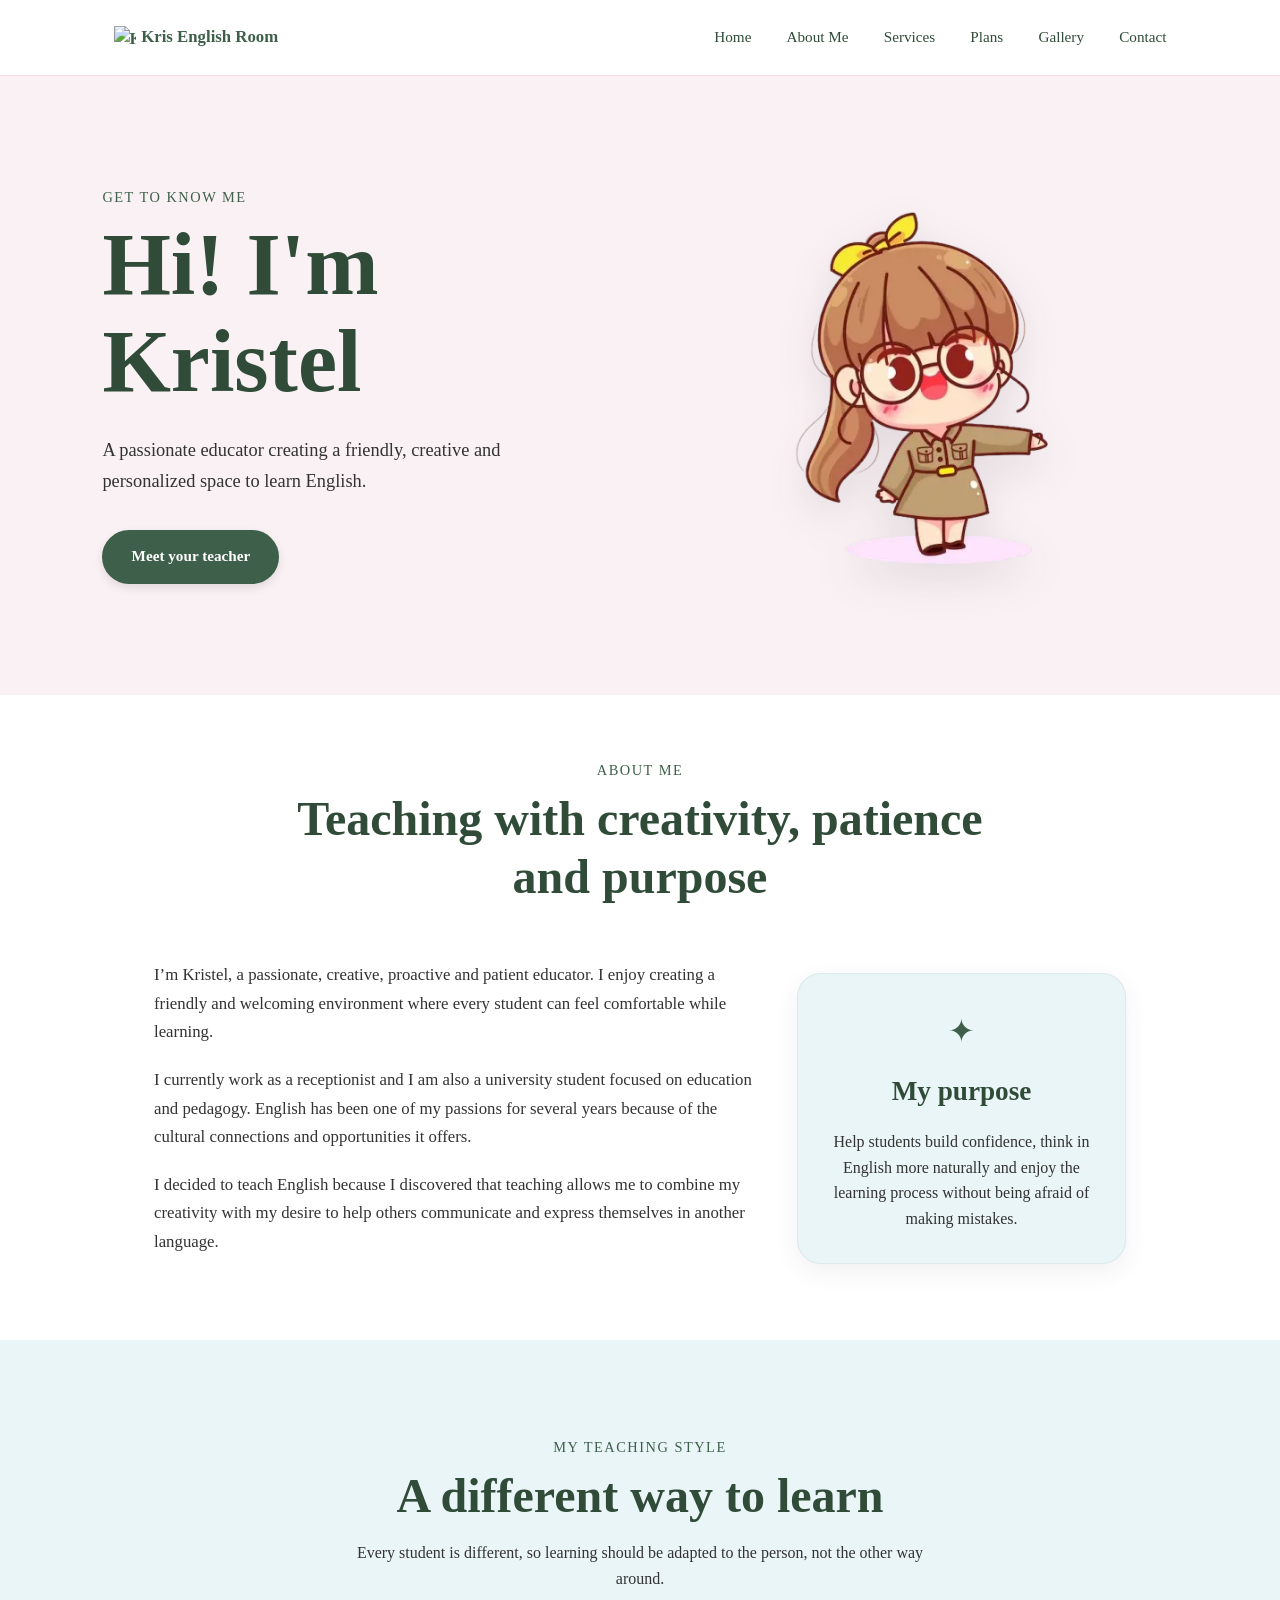
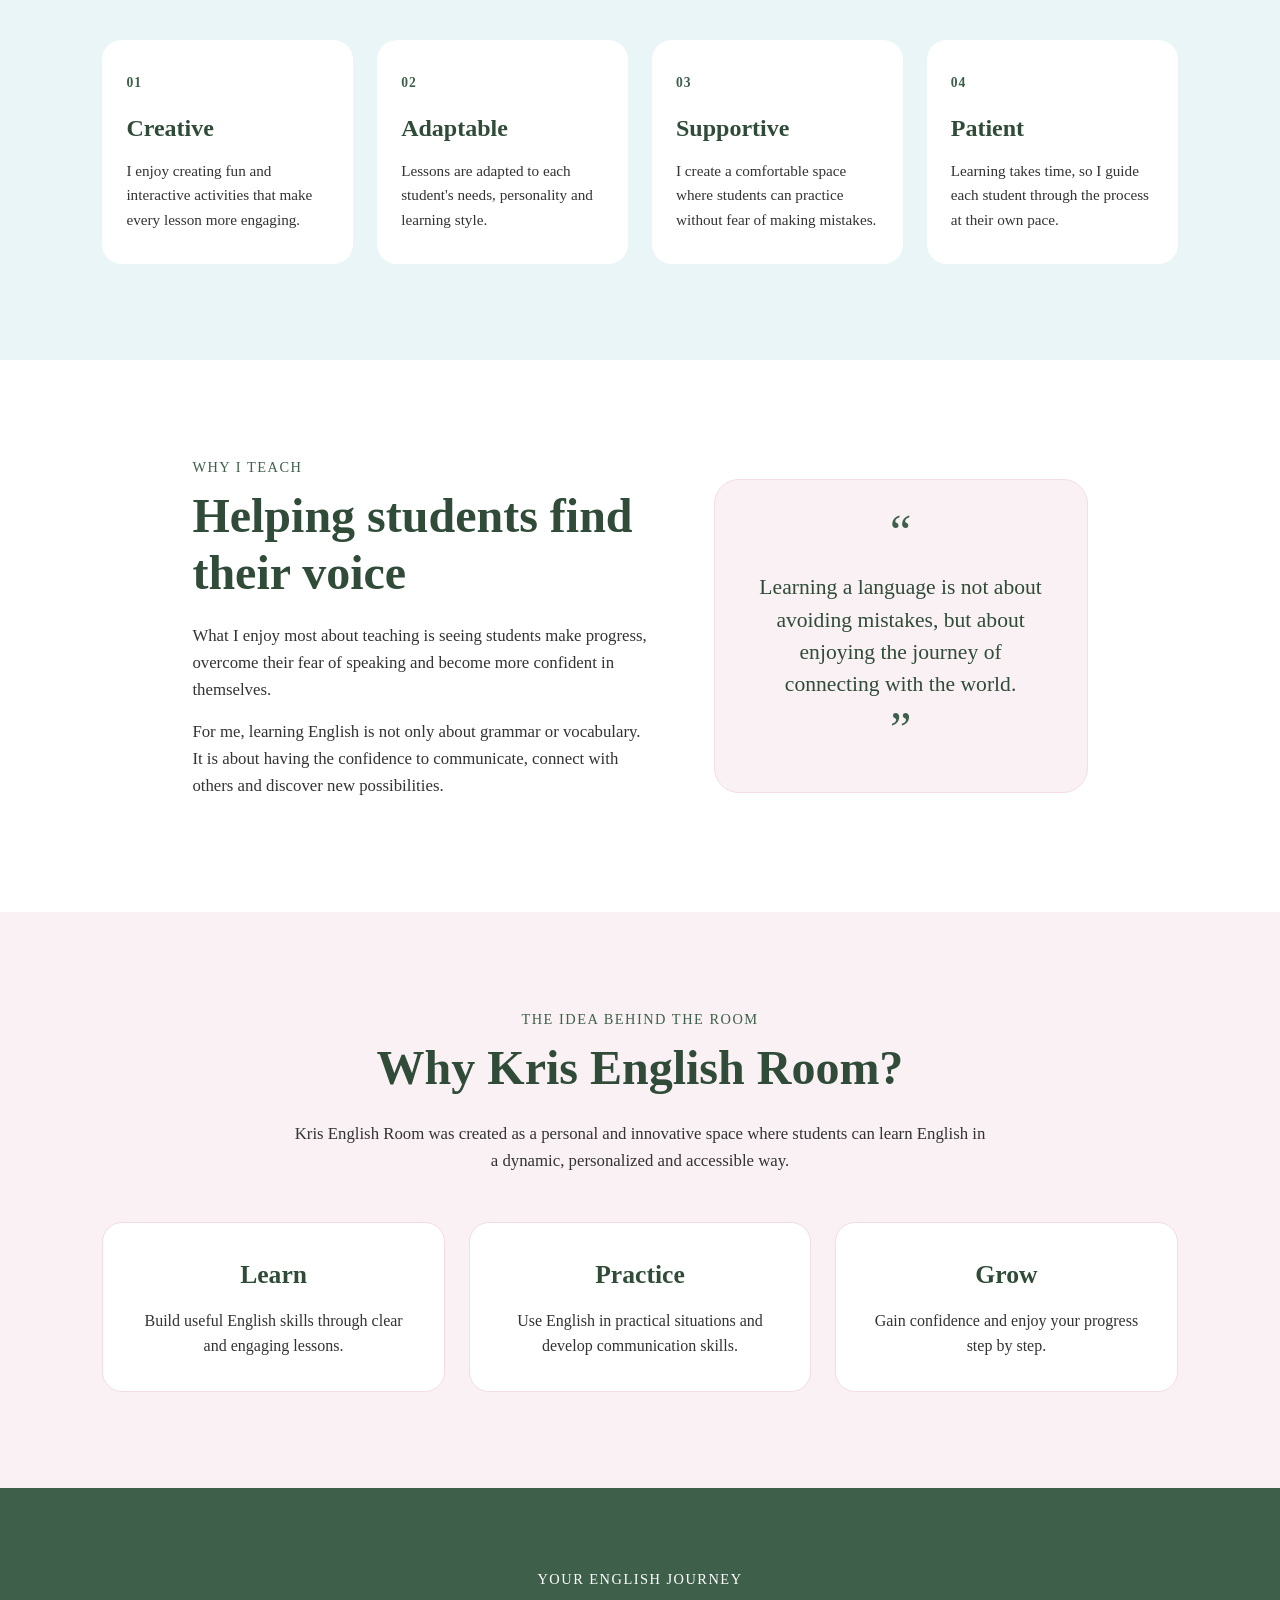
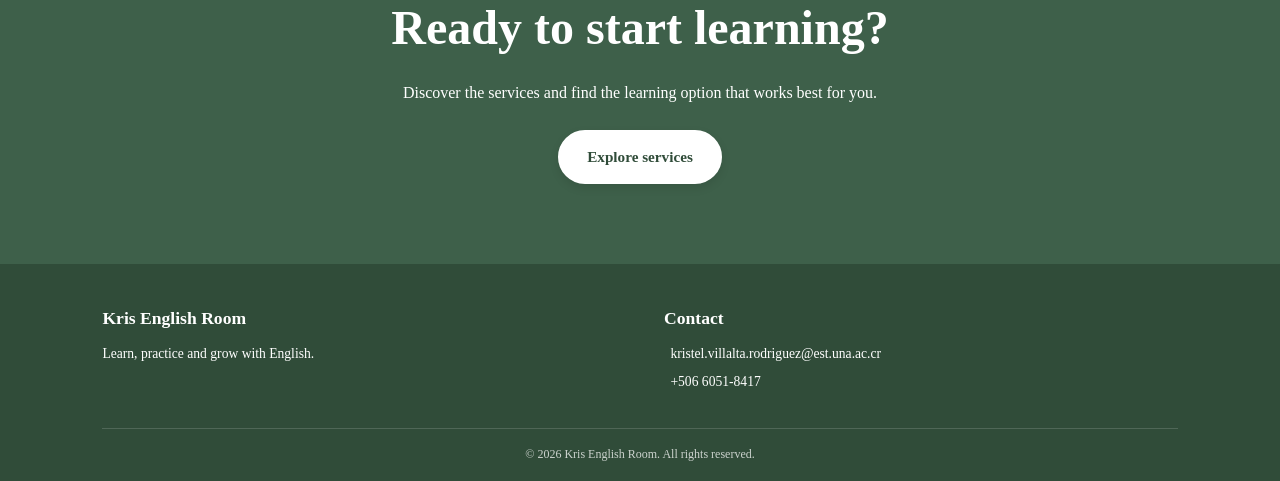
==== commit 0b89971c: "Optimize logo images across all pages" ====
--- a/about-me.html
+++ b/about-me.html
@@ -1,4 +1,3 @@
-
 <!DOCTYPE html>
 <html lang="en">
 
@@ -8,7 +7,6 @@
     <meta name="viewport" content="width=device-width, initial-scale=1.0">
 
     <link rel="stylesheet" href="style.css">
-    
 
     <link rel="apple-touch-icon" sizes="180x180" href="img/favicon_io/apple-touch-icon.png">
     <link rel="icon" type="image/png" sizes="32x32" href="img/favicon_io/favicon-32x32.png">
@@ -21,41 +19,41 @@
 
 <body>
 
-<!-- HEADER -->
-<header class="encabezado">
-    <nav aria-label="Main navigation">
-
-        <a class="logo" href="home.html">
-            <img src="img/favicon_io/apple-touch-icon.png"
-                 alt="Kris English Room logo">
-            <span>Kris English Room</span>
-        </a>
-
-        <button
-            class="menu-toggle"
-            type="button"
-            aria-label="Open navigation menu"
-            aria-controls="menu-principal"
-            aria-expanded="false">
-            <span aria-hidden="true">☰</span>
-        </button>
-
-        <a href="home.html">Home</a>
-        <a href="about-me.html" aria-current="page">About Me</a>
-        <a href="services.html">Services</a>
-        <a href="plans.html">Plans</a>
-        <a href="gallery.html">Gallery</a>
-        <a href="contact.html">Contact</a>
-
-    </nav>
-</header>
+    <!-- HEADER -->
+    <header class="encabezado">
+        <nav id="menu-principal" aria-label="Main navigation">
+
+          <a class="logo" href="home.html">
+    <img src="img/logo-kris-70.webp"
+         alt="Kris English Room logo"
+         width="70"
+         height="70">
+    <span>Kris English Room</span>
+</a>
+
+            <button
+                class="menu-toggle"
+                type="button"
+                aria-label="Open navigation menu"
+                aria-controls="menu-principal"
+                aria-expanded="false">
+                <span aria-hidden="true">☰</span>
+            </button>
+
+            <a href="home.html">Home</a>
+            <a href="about-me.html" aria-current="page">About Me</a>
+            <a href="services.html">Services</a>
+            <a href="plans.html">Plans</a>
+            <a href="gallery.html">Gallery</a>
+            <a href="contact.html">Contact</a>
+
+        </nav>
+    </header>
 
     <!-- MAIN -->
-
     <main>
 
         <!-- INTRO -->
-
         <section class="about-hero">
 
             <article class="about-hero-contenido">
@@ -88,9 +86,7 @@
 
         </section>
 
-
         <!-- ABOUT KRISTEL -->
-
         <section class="sobre-mi" id="sobre-mi">
 
             <header class="sobre-mi-intro">
@@ -155,9 +151,7 @@
 
         </section>
 
-
         <!-- TEACHER QUALITIES -->
-
         <section class="cualidades">
 
             <header>
@@ -251,9 +245,7 @@
 
         </section>
 
-
         <!-- WHY TEACHING -->
-
         <section class="por-que-enseno">
 
             <article>
@@ -301,9 +293,7 @@
 
         </section>
 
-
         <!-- KRIS ENGLISH ROOM -->
-
         <section class="kris-room">
 
             <header>
@@ -369,9 +359,7 @@
 
         </section>
 
-
         <!-- CALL TO ACTION -->
-
         <section class="llamada-accion">
 
             <header>
@@ -391,7 +379,7 @@
                 that works best for you.
             </p>
 
-            <a class="hero-boton" href="servicios.html">
+            <a class="hero-boton" href="services.html">
                 Explore services
             </a>
 
@@ -399,51 +387,51 @@
 
     </main>
 
-
     <!-- BACK TO TOP -->
-
     <button id="back-to-top" aria-label="Back to top">
         ↑
     </button>
 
-
-     <!-- FOOTER -->
-
- <footer>
-    <section class="footer-contenido">
-
-        <section class="footer-columna">
-            <h3>Kris English Room</h3>
-            <p>Learn, practice and grow with English.</p>
-        </section>
-
-        <section class="footer-columna">
-            <h3>Contact</h3>
-
-            <p>
-                <i class="fa-solid fa-envelope"></i>
-                <a href="mailto:kristel.villalta.rodriguez@est.una.ac.cr">
-                    kristel.villalta.rodriguez@est.una.ac.cr
-                </a>
-            </p>
-
-            <p>
-                <i class="fa-solid fa-phone"></i>
-                <a href="tel:+50660518417">
-                    +506 6051-8417
-                </a>
-            </p>
-        </section>
-
-    </section>
-
-    <p class="footer-derechos">
-        &copy; <span id="footer-year"></span> Kris English Room.
-        All rights reserved.
-    </p>
-</footer>
+    <!-- FOOTER -->
+    <footer>
+
+        <section class="footer-contenido">
+
+            <section class="footer-columna">
+                <h3>Kris English Room</h3>
+                <p>Learn, practice and grow with English.</p>
+            </section>
+
+            <section class="footer-columna">
+                <h3>Contact</h3>
+
+                <p>
+                    <i class="fa-solid fa-envelope"></i>
+                    <a href="mailto:kristel.villalta.rodriguez@est.una.ac.cr">
+                        kristel.villalta.rodriguez@est.una.ac.cr
+                    </a>
+                </p>
+
+                <p>
+                    <i class="fa-solid fa-phone"></i>
+                    <a href="tel:+50660518417">
+                        +506 6051-8417
+                    </a>
+                </p>
+
+            </section>
+
+        </section>
+
+        <p class="footer-derechos">
+            &copy; <span id="footer-year"></span> Kris English Room.
+            All rights reserved.
+        </p>
+
+    </footer>
+
+    <!-- JAVASCRIPT -->
     <script src="script.js"></script>
 
 </body>
-
-</html>
+</html>
--- a/style.css
+++ b/style.css
@@ -129,6 +129,7 @@
   font-size: clamp(2rem, 4vw, 3rem);
   line-height: 1.2;
 }
+
 /* =========================================
    BOTÓN PRINCIPAL
 ========================================= */
@@ -144,21 +145,27 @@
   font-size: 0.95rem;
   font-weight: bold;
   cursor: pointer;
-  transition:
-    background-color 0.3s ease,
-    color 0.3s ease,
-    transform 0.3s ease;
-}
+  box-shadow: 0 4px 10px rgba(0, 0, 0, 0.10);
+  transition: all 0.3s ease;
+}
+
 .hero-boton:hover {
   background-color: var(--verde-oscuro);
   border-color: var(--verde-oscuro);
   color: var(--blanco);
-  transform: translateY(-2px);
-}
+  transform: translateY(-4px);
+  box-shadow: 0 8px 18px rgba(0, 0, 0, 0.18);
+}
+
+.hero-boton:active {
+  transform: translateY(-1px) scale(0.97);
+}
+
 .hero-boton:focus-visible {
   outline: 2px solid var(--verde-oscuro);
-  outline-offset: 3px;
-}
+  outline-offset: 4px;
+}
+
 /* =========================================
    BOTÓN SECUNDARIO
 ========================================= */
@@ -175,20 +182,26 @@
   font-size: 1rem;
   font-weight: bold;
   cursor: pointer;
-  transition:
-    background-color 0.3s ease,
-    color 0.3s ease,
-    transform 0.3s ease;
-}
+  box-shadow: 0 4px 10px rgba(0, 0, 0, 0.08);
+  transition: all 0.3s ease;
+}
+
 .boton-secundario:hover {
   background-color: var(--verde-palo);
   color: var(--blanco);
-  transform: translateY(-2px);
-}
+  transform: translateY(-4px);
+  box-shadow: 0 8px 18px rgba(0, 0, 0, 0.15);
+}
+
+.boton-secundario:active {
+  transform: translateY(-1px) scale(0.97);
+}
+
 .boton-secundario:focus-visible {
   outline: 2px solid var(--verde-oscuro);
-  outline-offset: 3px;
-}
+  outline-offset: 4px;
+}
+
 /* =========================================
    TARJETAS COMUNES
 ========================================= */
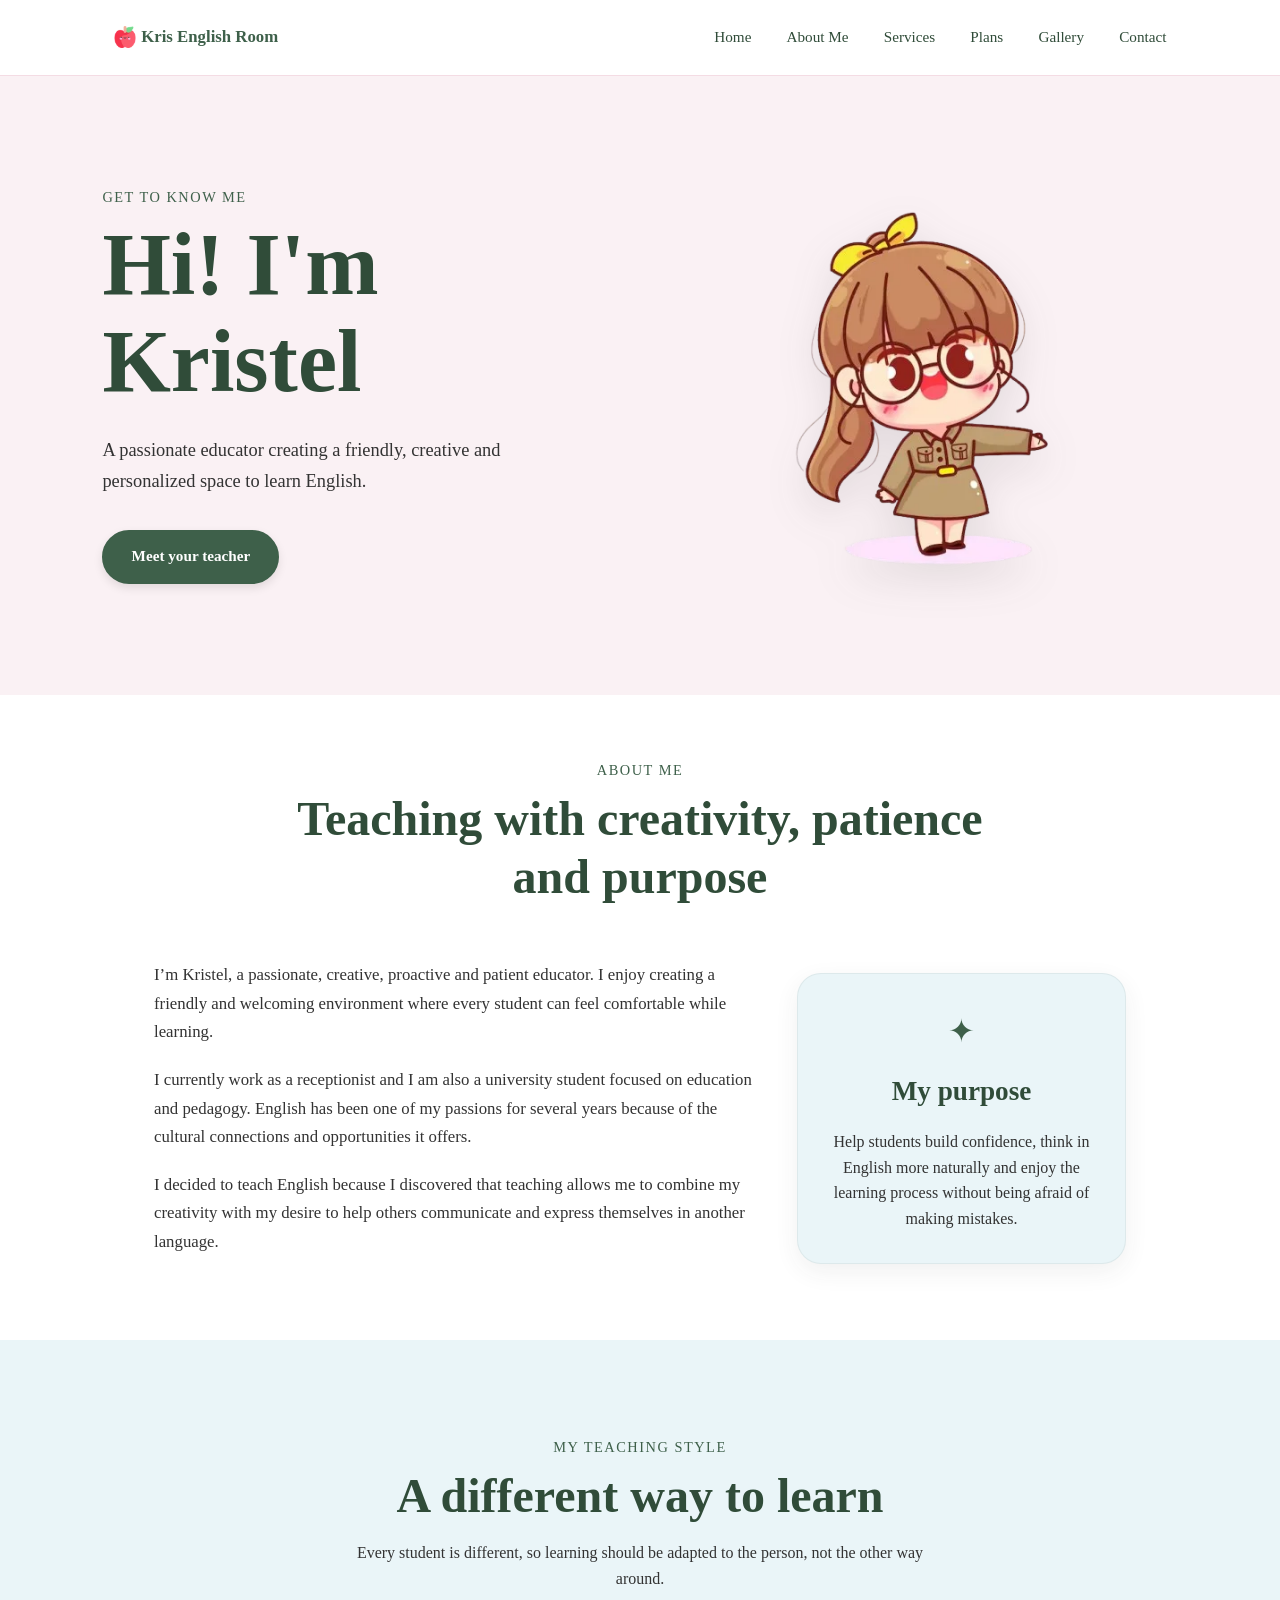
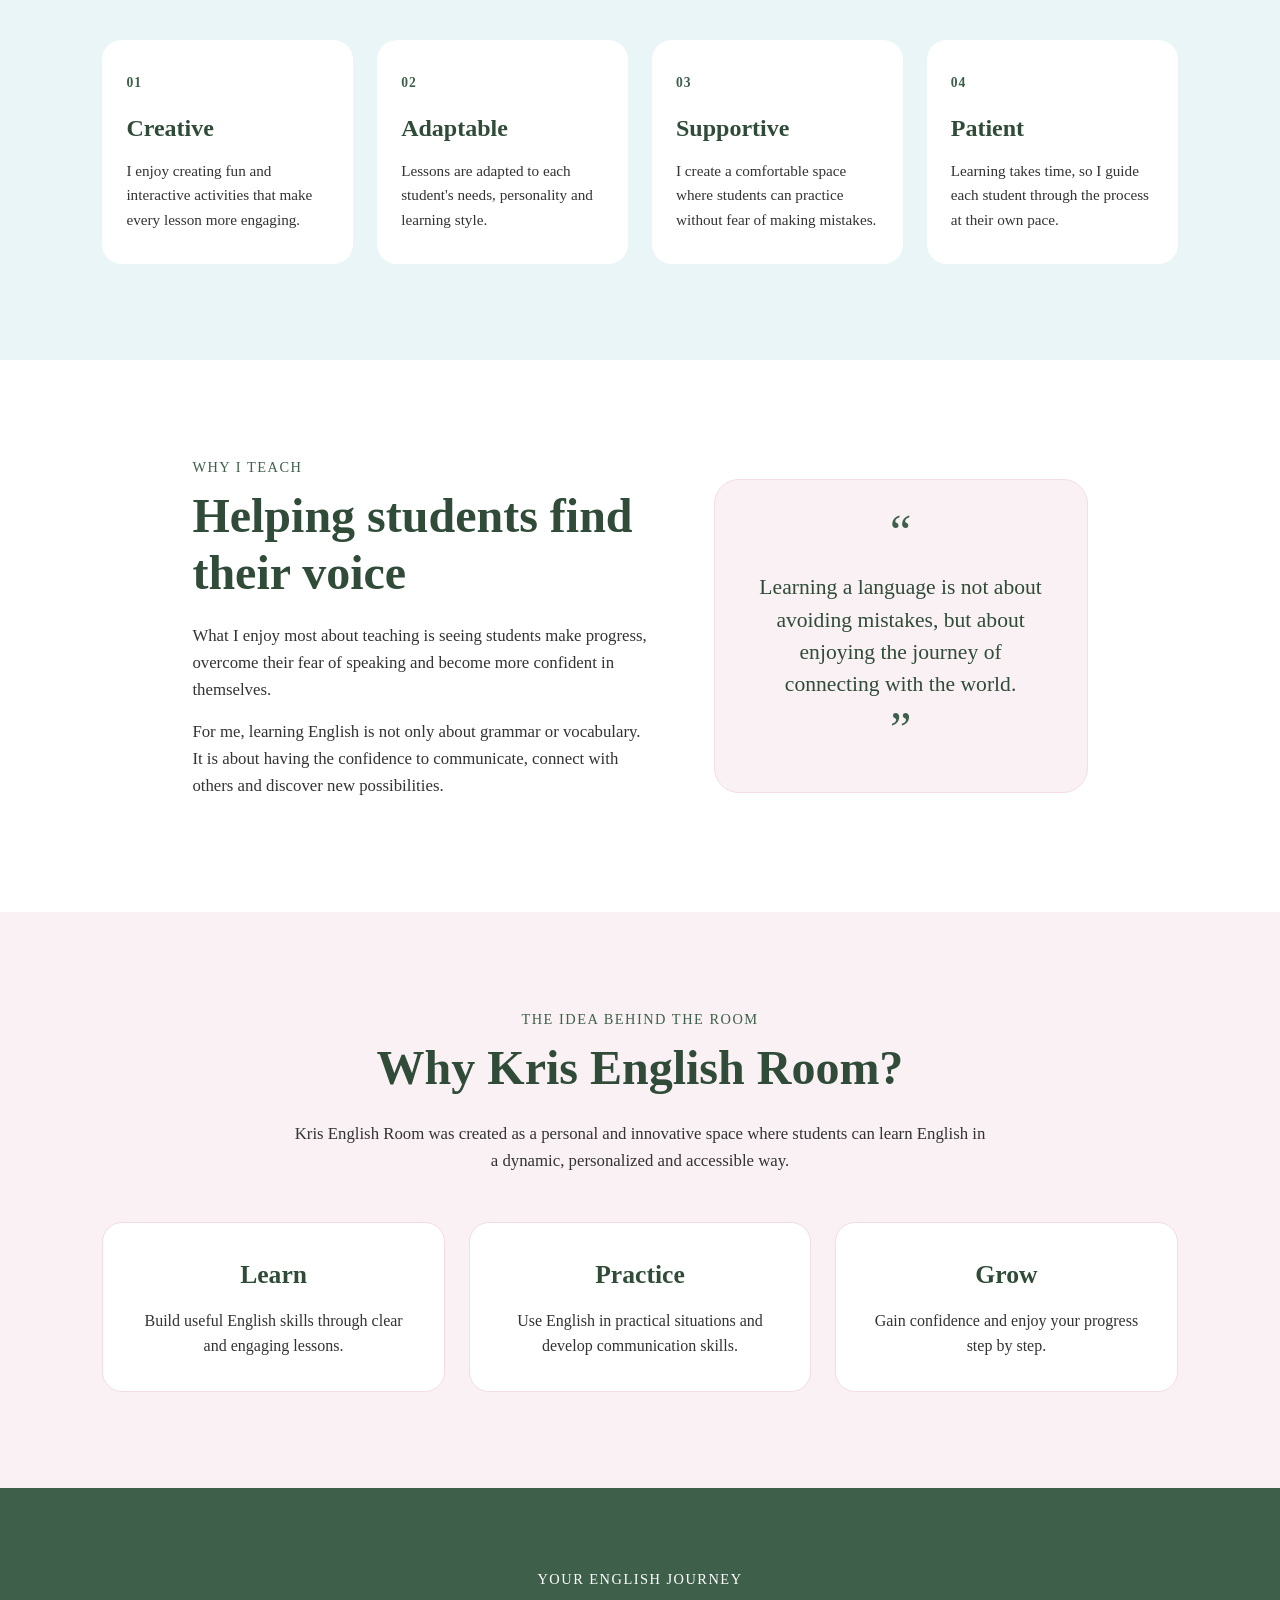
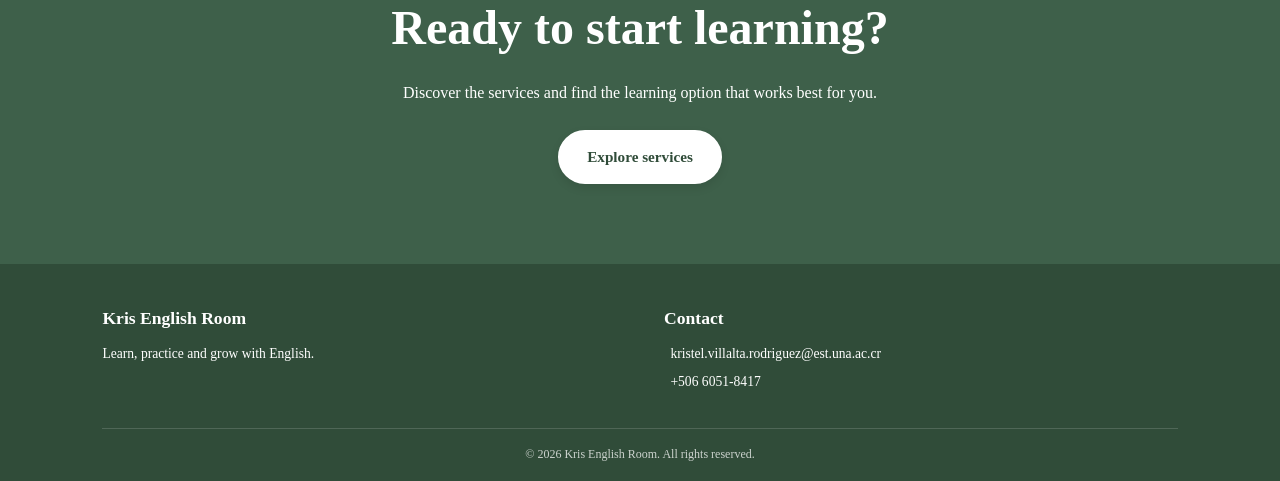
==== commit e92f1a7e: "Fix logo image path across all pages" ====
--- a/about-me.html
+++ b/about-me.html
@@ -24,7 +24,7 @@
         <nav id="menu-principal" aria-label="Main navigation">
 
           <a class="logo" href="home.html">
-    <img src="img/logo-kris-70.webp"
+    <img src="img/favicon_io/logo-kris-70.webp"
          alt="Kris English Room logo"
          width="70"
          height="70">
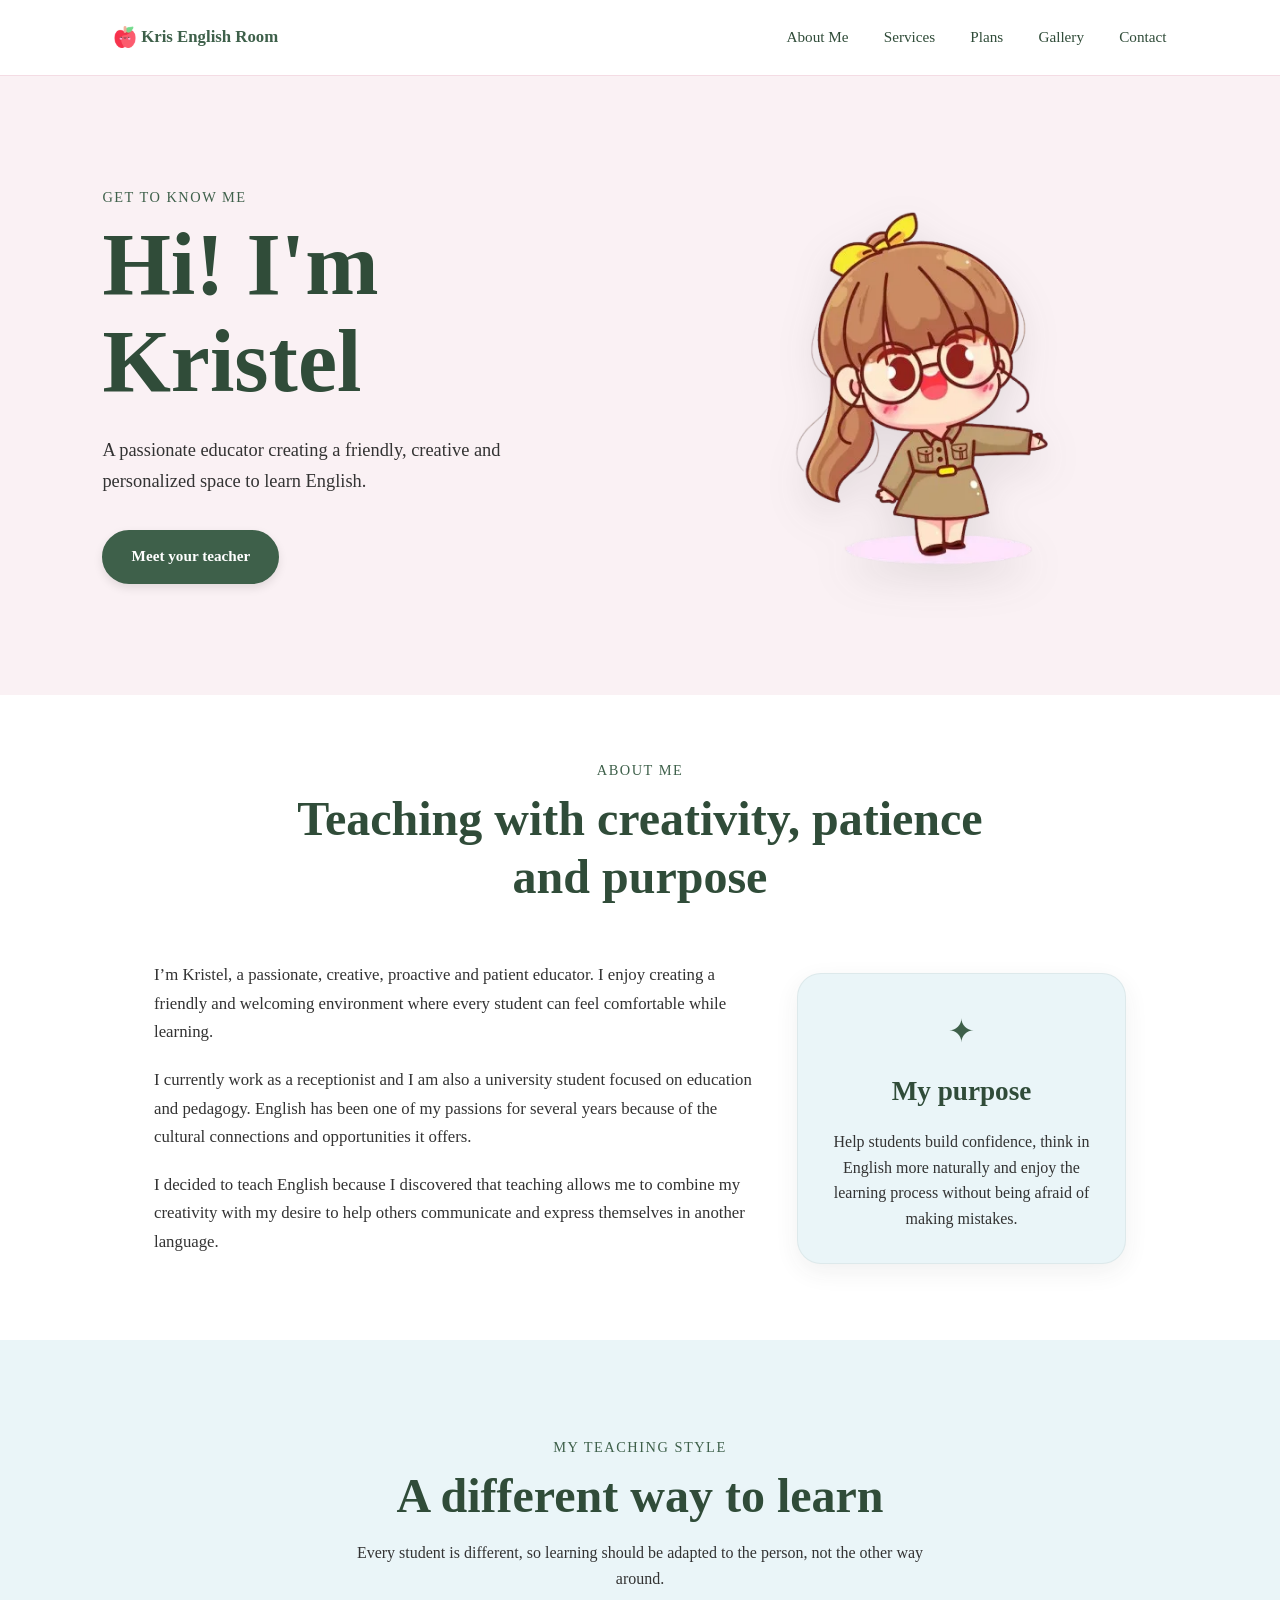
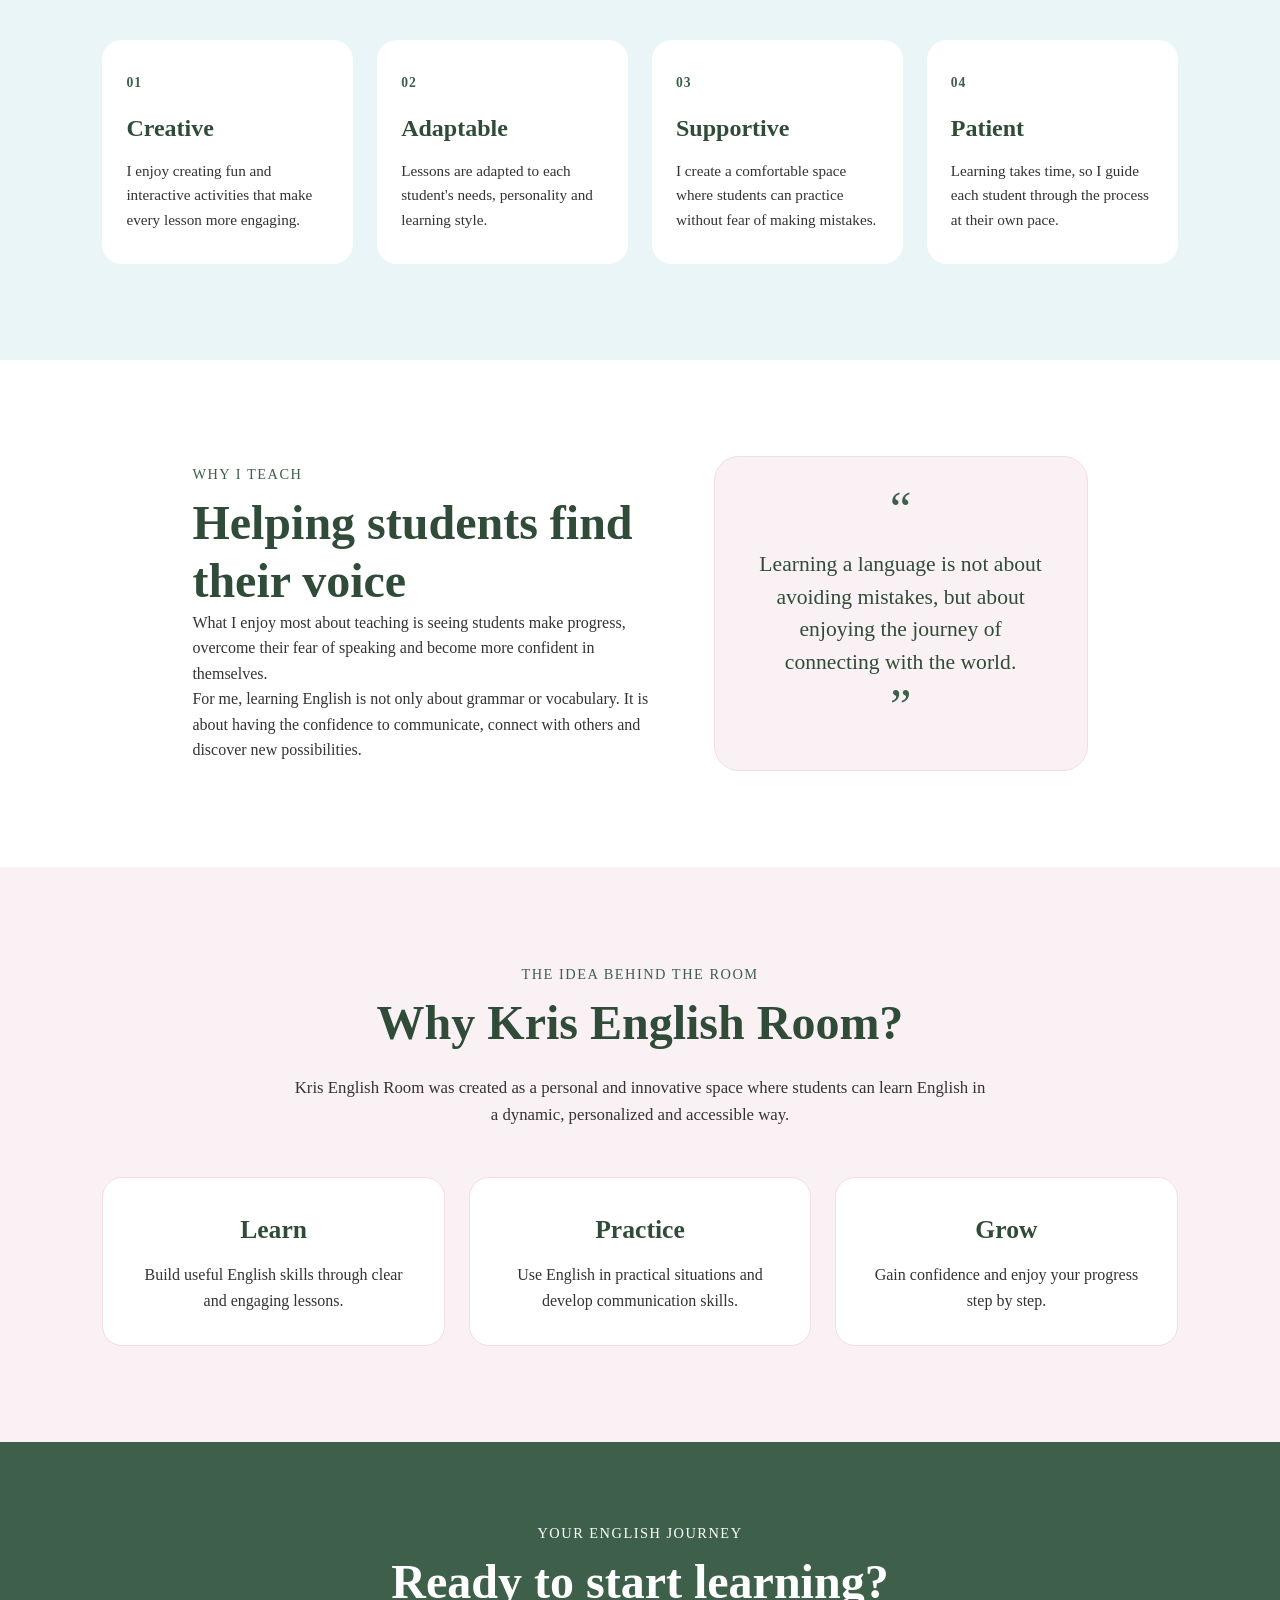
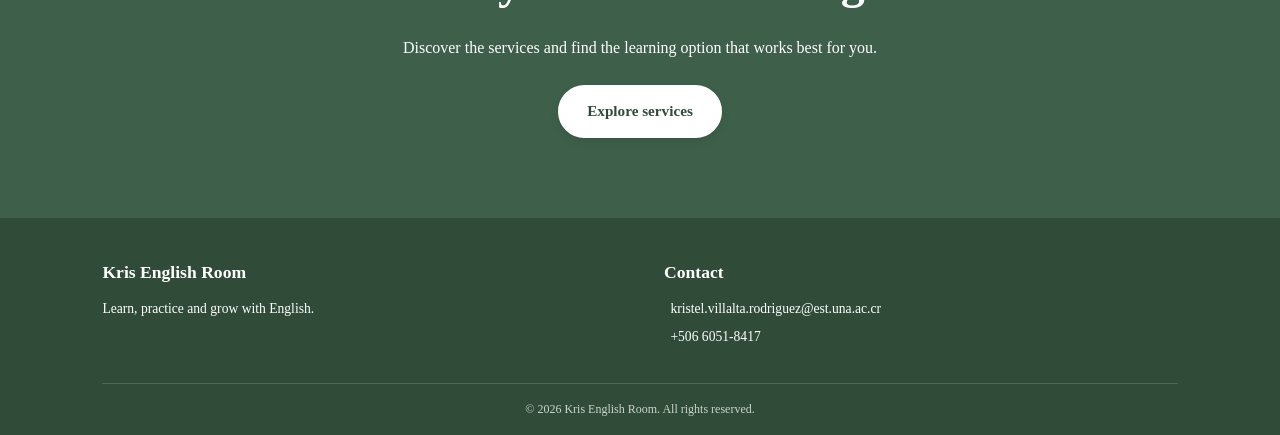
==== commit 8935b5a5: "Improve accessibility and semantic HTML" ====
--- a/about-me.html
+++ b/about-me.html
@@ -19,45 +19,43 @@
 
 <body>
 
-    <!-- HEADER -->
-    <header class="encabezado">
-        <nav id="menu-principal" aria-label="Main navigation">
-
-          <a class="logo" href="home.html">
-    <img src="img/favicon_io/logo-kris-70.webp"
-         alt="Kris English Room logo"
-         width="70"
-         height="70">
-    <span>Kris English Room</span>
-</a>
-
-            <button
-                class="menu-toggle"
-                type="button"
-                aria-label="Open navigation menu"
-                aria-controls="menu-principal"
-                aria-expanded="false">
-                <span aria-hidden="true">☰</span>
-            </button>
-
-            <a href="home.html">Home</a>
-            <a href="about-me.html" aria-current="page">About Me</a>
-            <a href="services.html">Services</a>
-            <a href="plans.html">Plans</a>
-            <a href="gallery.html">Gallery</a>
-            <a href="contact.html">Contact</a>
-
-        </nav>
-    </header>
+
+<!-- HEADER -->
+<header class="encabezado">
+    <nav id="menu-principal" aria-label="Main navigation">
+
+        <a class="logo" href="home.html">
+            <img src="img/favicon_io/logo-kris-70.webp"
+                 alt="Kris English Room logo"
+                 width="70"
+                 height="70">
+            <span>Kris English Room</span>
+        </a>
+
+        <button class="menu-toggle" type="button"
+            aria-label="Open navigation menu"
+            aria-controls="menu-principal"
+            aria-expanded="false">
+            <span aria-hidden="true">☰</span>
+        </button>
+
+        <a href="about-me.html" aria-current="page">About Me</a>
+        <a href="services.html">Services</a>
+        <a href="plans.html">Plans</a>
+        <a href="gallery.html">Gallery</a>
+        <a href="contact.html">Contact</a>
+
+    </nav>
+</header>
 
     <!-- MAIN -->
     <main>
 
         <!-- INTRO -->
-        <section class="about-hero">
-
-            <article class="about-hero-contenido">
-
+       <section class="about-hero">
+    <h2 class="visually-hidden">Introduction</h2>
+
+  <header class="about-hero-contenido">
                 <p class="seccion-subtitulo">
                     GET TO KNOW ME
                 </p>
@@ -75,7 +73,7 @@
                     Meet your teacher
                 </a>
 
-            </article>
+            </header>
 
             <figure class="about-hero-imagen">
 
@@ -101,9 +99,11 @@
 
             </header>
 
-            <section class="sobre-mi-grid">
-
-                <article class="sobre-mi-texto">
+      <section class="sobre-mi-grid">
+    <h3 class="visually-hidden">About Kristel</h3>
+
+    <article class="sobre-mi-texto">
+        <h3 class="visually-hidden">My background and teaching experience</h3>
 
                     <p>
                         I’m Kristel, a passionate, creative, proactive
@@ -171,7 +171,8 @@
 
             </header>
 
-            <section class="cualidades-grid">
+      <section class="cualidades-grid">
+    <h3 class="visually-hidden">My teaching qualities</h3>
 
                 <article class="cualidad">
 
@@ -246,8 +247,8 @@
         </section>
 
         <!-- WHY TEACHING -->
-        <section class="por-que-enseno">
-
+       <section class="por-que-enseno">
+    <h2 class="visually-hidden">Why I teach</h2>
             <article>
 
                 <p class="seccion-subtitulo">
@@ -314,7 +315,8 @@
                 in a dynamic, personalized and accessible way.
             </p>
 
-            <section class="kris-room-puntos">
+      <section class="kris-room-puntos">
+    <h3 class="visually-hidden">The values of Kris English Room</h3>
 
                 <article>
 
@@ -395,7 +397,8 @@
     <!-- FOOTER -->
     <footer>
 
-        <section class="footer-contenido">
+       <section class="footer-contenido">
+    <h2 class="visually-hidden">Footer information</h2>
 
             <section class="footer-columna">
                 <h3>Kris English Room</h3>
--- a/style.css
+++ b/style.css
@@ -2024,3 +2024,14 @@
         overflow-wrap: break-word;
     }
 }
+.visually-hidden {
+    position: absolute;
+    width: 1px;
+    height: 1px;
+    padding: 0;
+    margin: -1px;
+    overflow: hidden;
+    clip: rect(0, 0, 0, 0);
+    white-space: nowrap;
+    border: 0;
+}
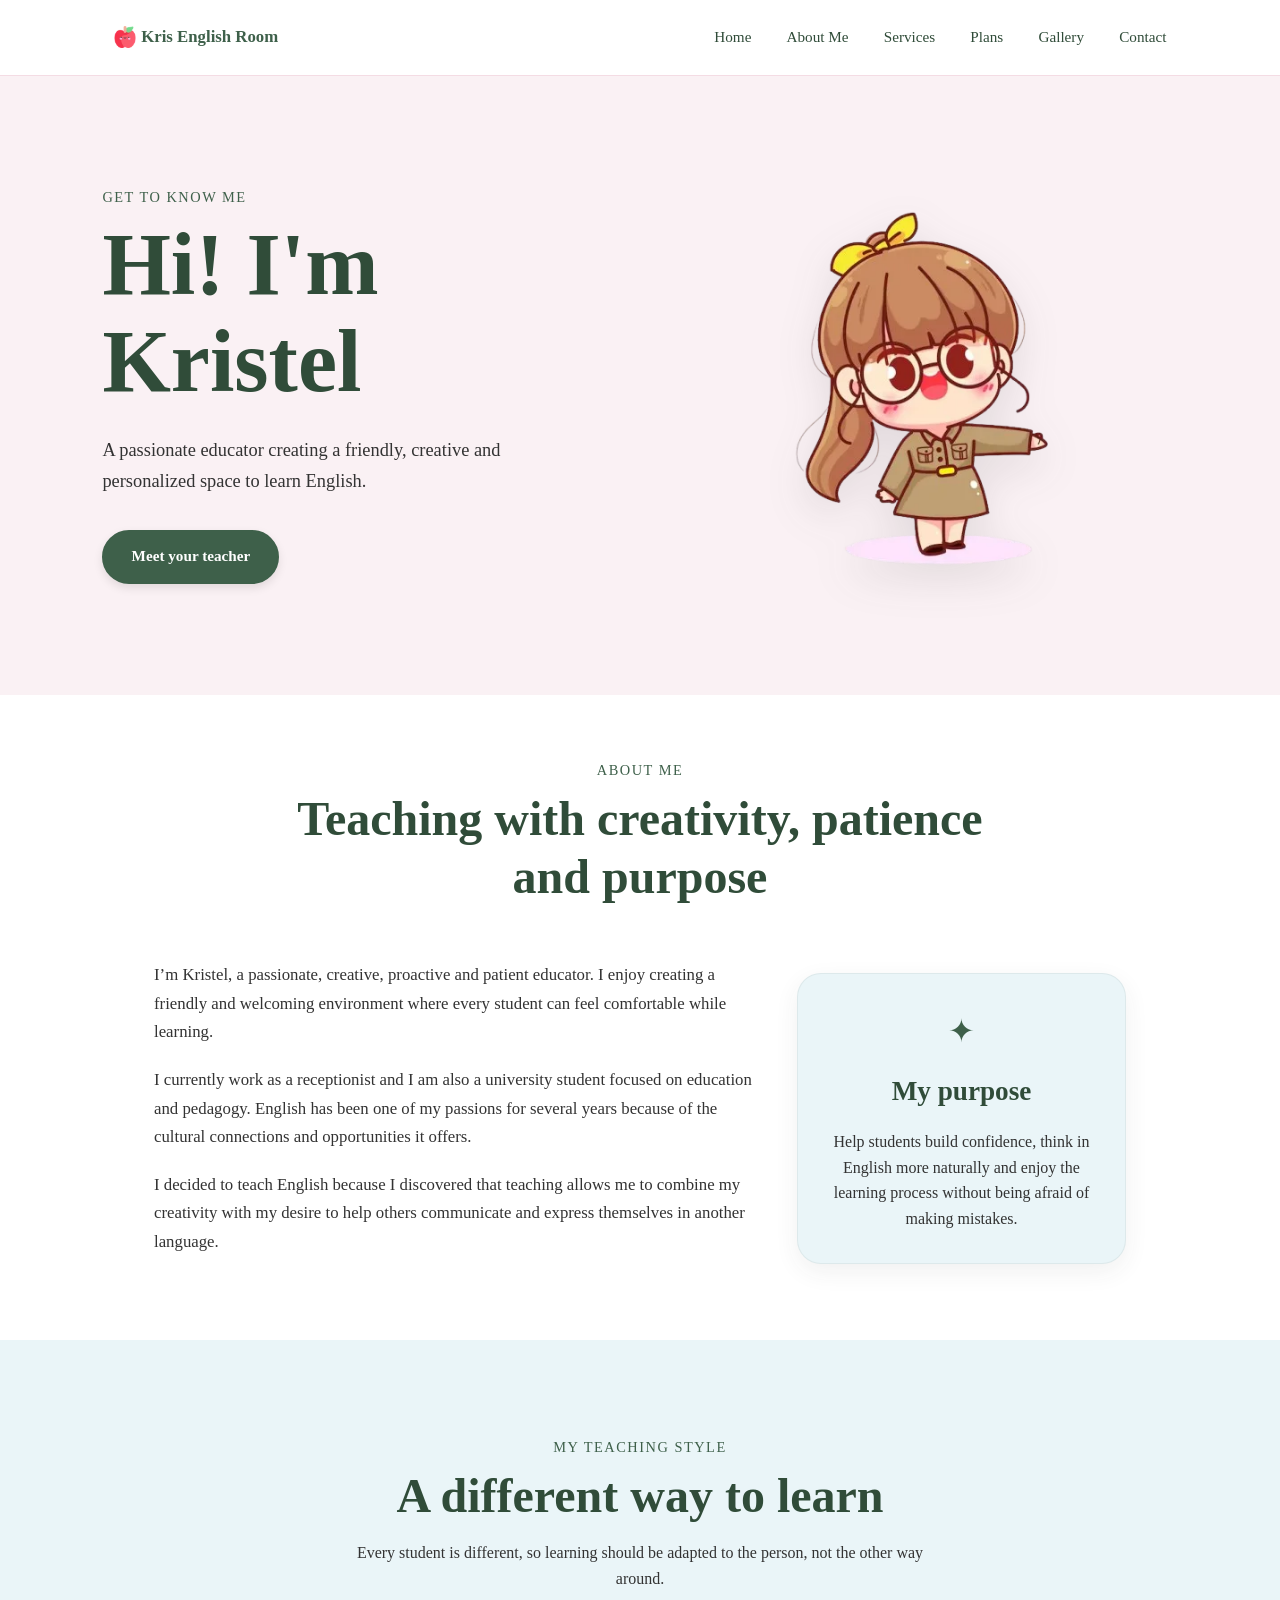
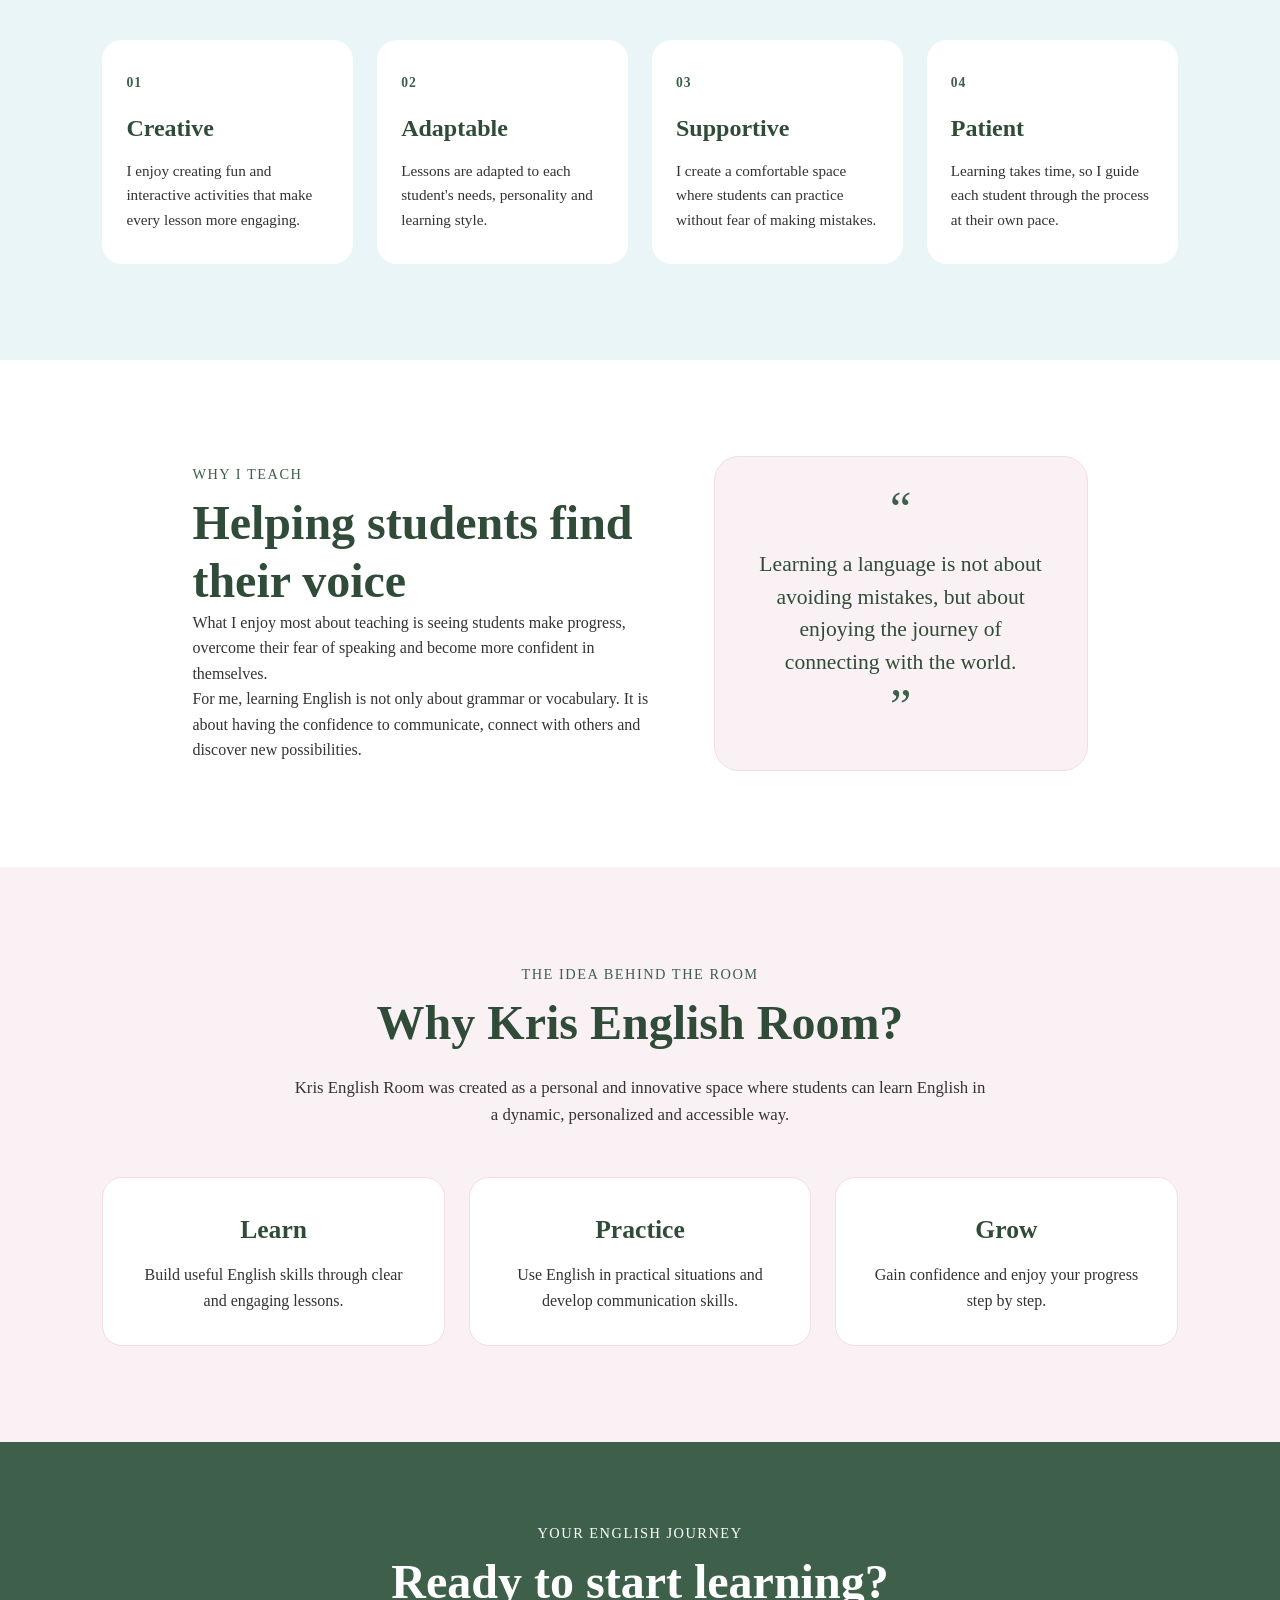
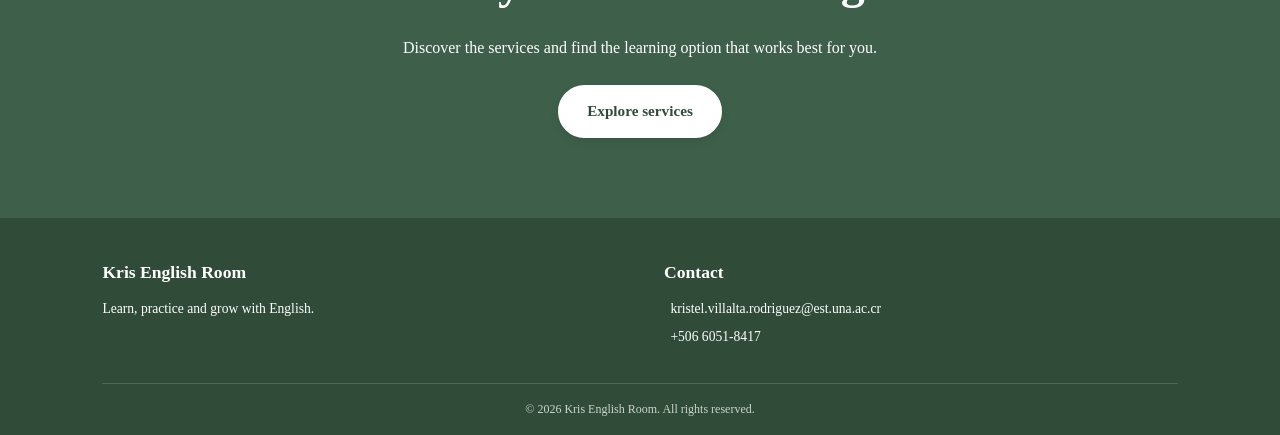
==== commit 8a96722d: "Agregar Home a la navegación principal" ====
--- a/about-me.html
+++ b/about-me.html
@@ -18,6 +18,7 @@
 </head>
 
 <body>
+
 
 
 <!-- HEADER -->
@@ -39,6 +40,7 @@
             <span aria-hidden="true">☰</span>
         </button>
 
+        <a href="home.html">Home</a>
         <a href="about-me.html" aria-current="page">About Me</a>
         <a href="services.html">Services</a>
         <a href="plans.html">Plans</a>
@@ -48,6 +50,7 @@
     </nav>
 </header>
 
+
     <!-- MAIN -->
     <main>
 
--- a/style.css
+++ b/style.css
@@ -2025,13 +2025,13 @@
     }
 }
 .visually-hidden {
-    position: absolute;
-    width: 1px;
-    height: 1px;
-    padding: 0;
-    margin: -1px;
-    overflow: hidden;
-    clip: rect(0, 0, 0, 0);
-    white-space: nowrap;
-    border: 0;
+    position: absolute !important;
+    width: 1px !important;
+    height: 1px !important;
+    padding: 0 !important;
+    margin: -1px !important;
+    overflow: hidden !important;
+    clip: rect(0, 0, 0, 0) !important;
+    white-space: nowrap !important;
+    border: 0 !important;
 }
